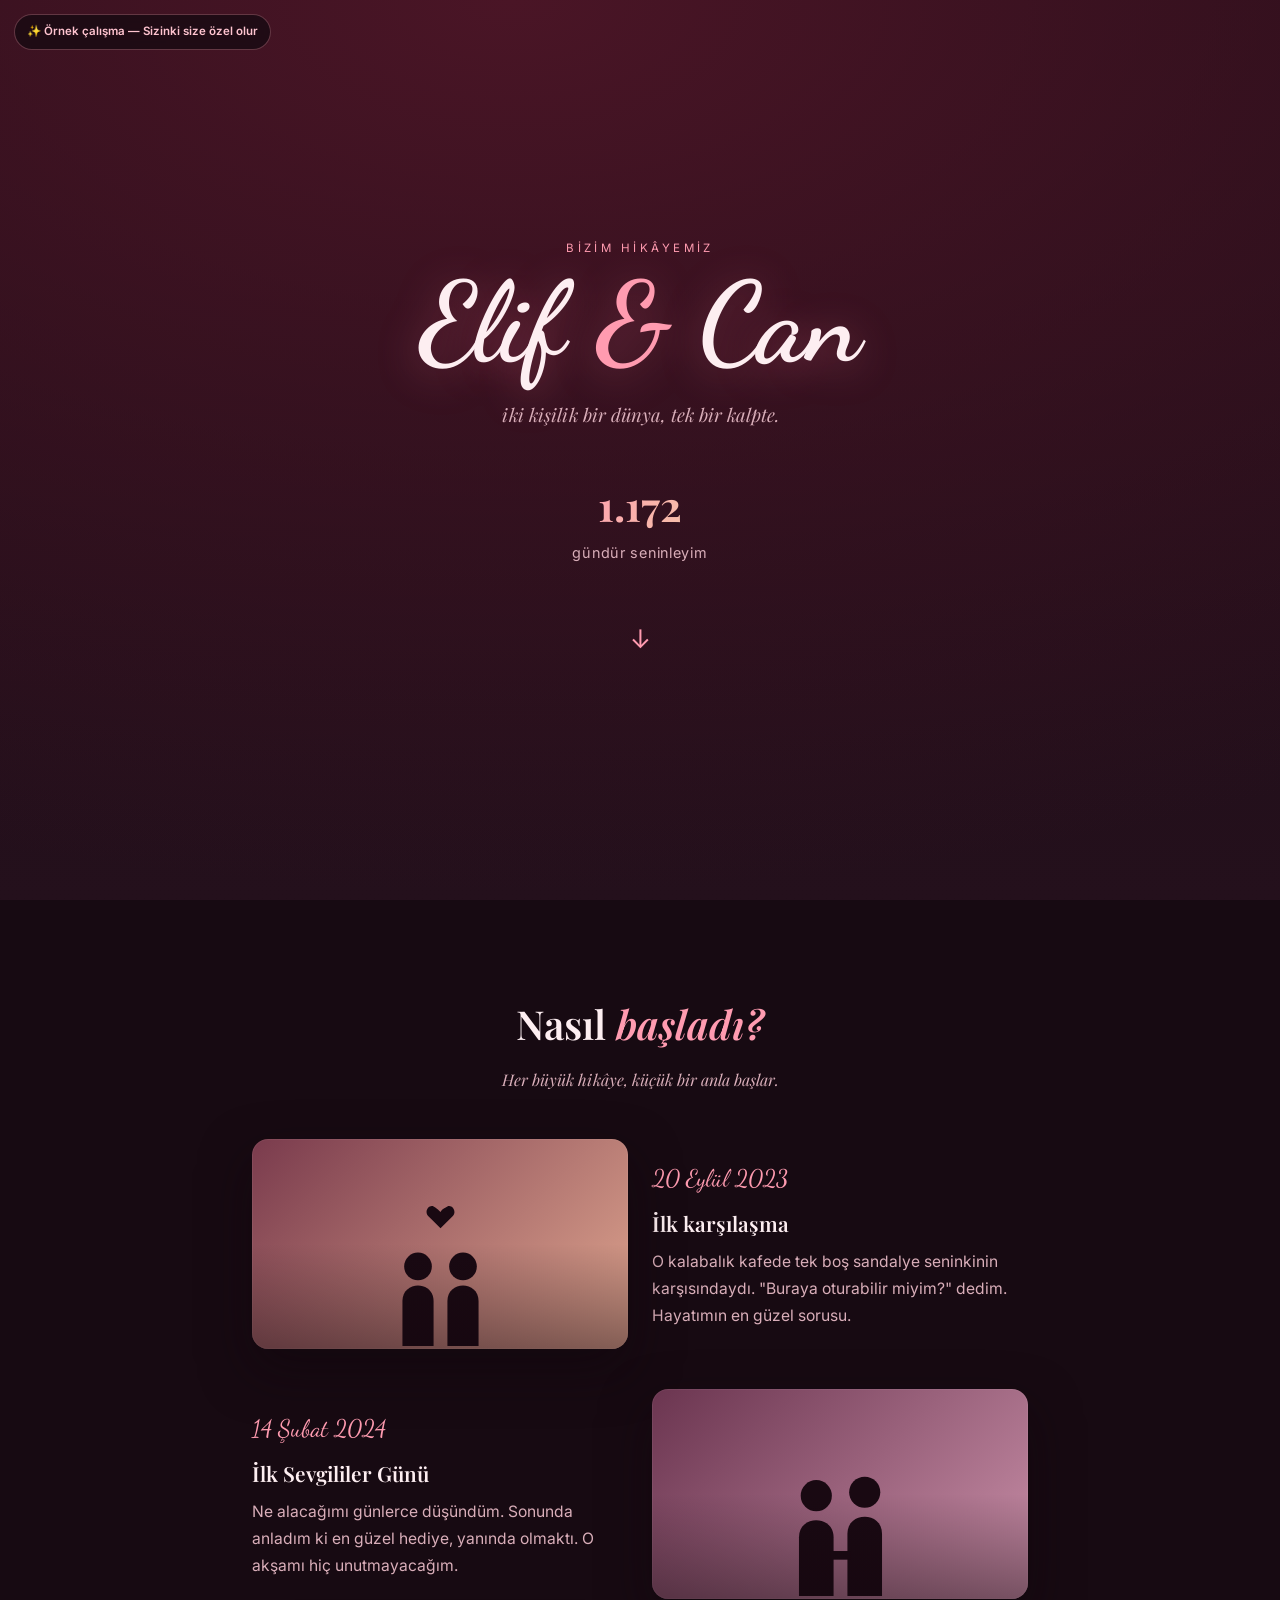
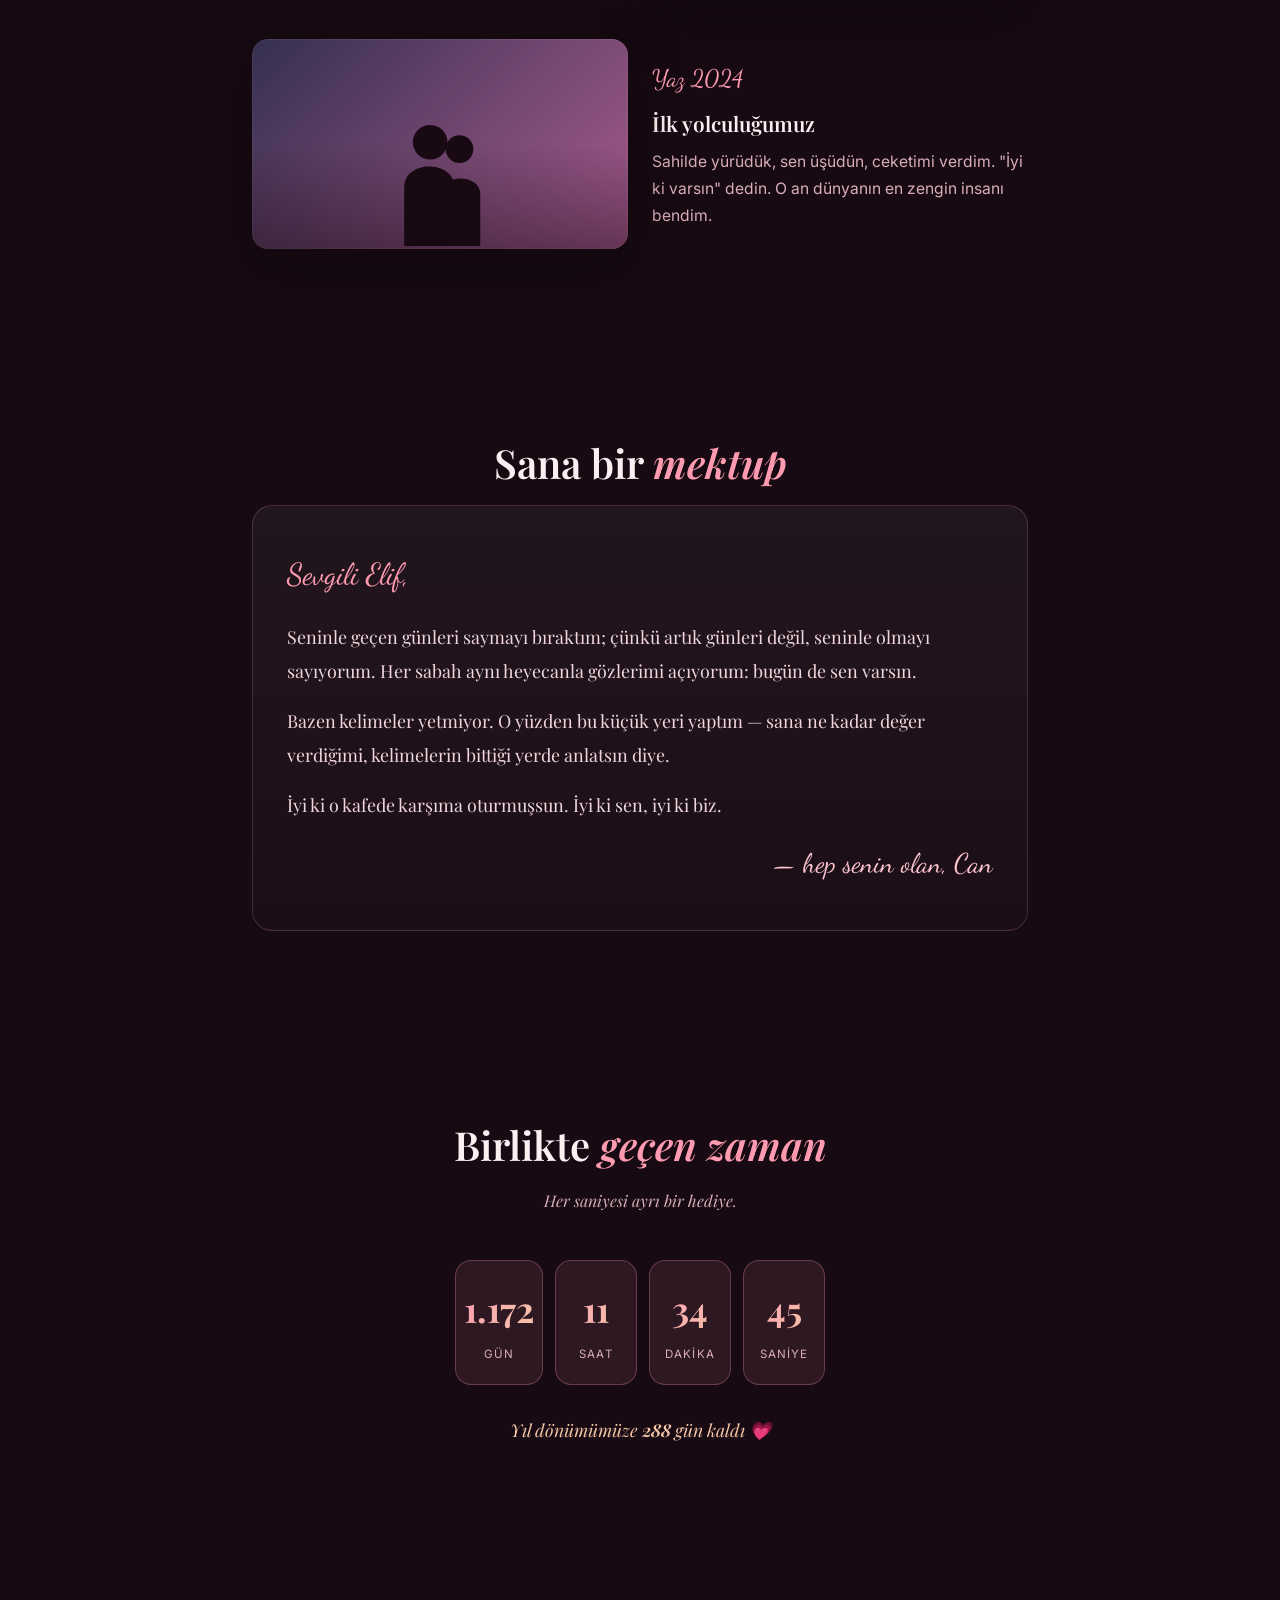
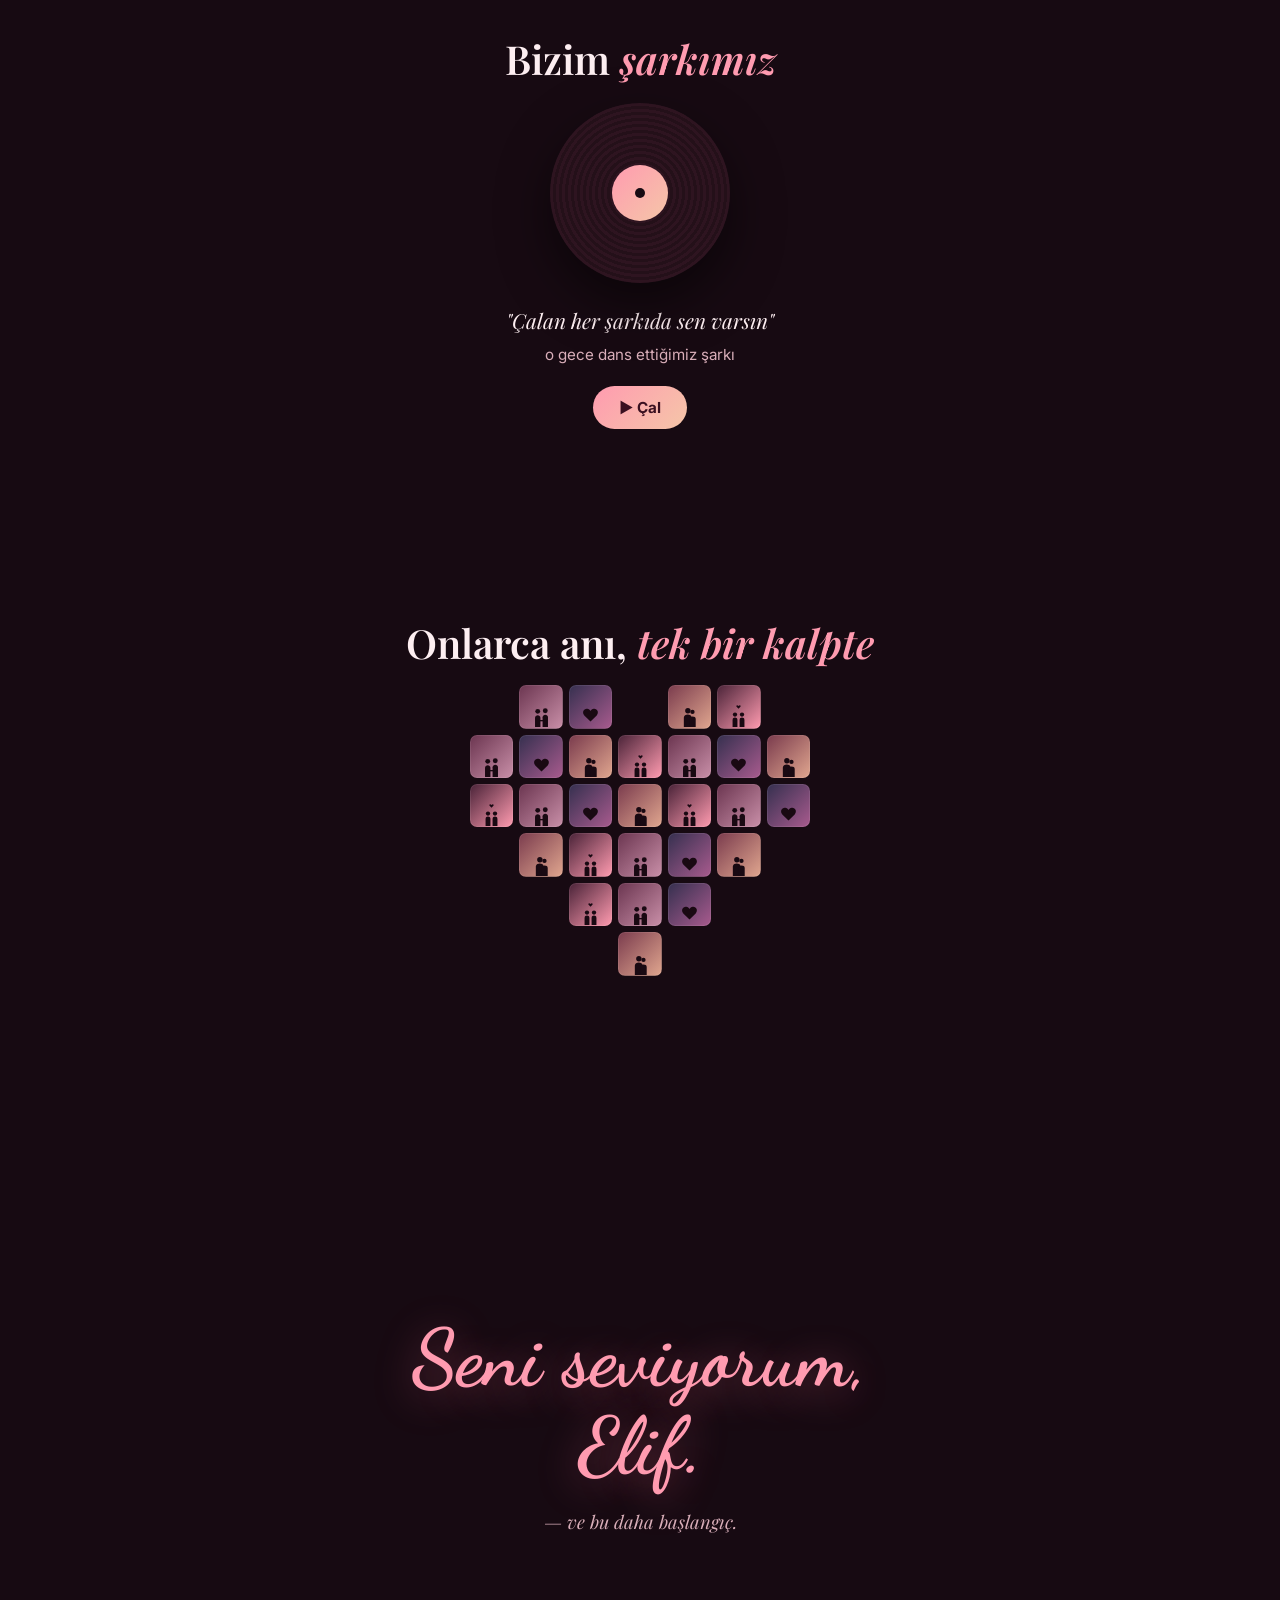
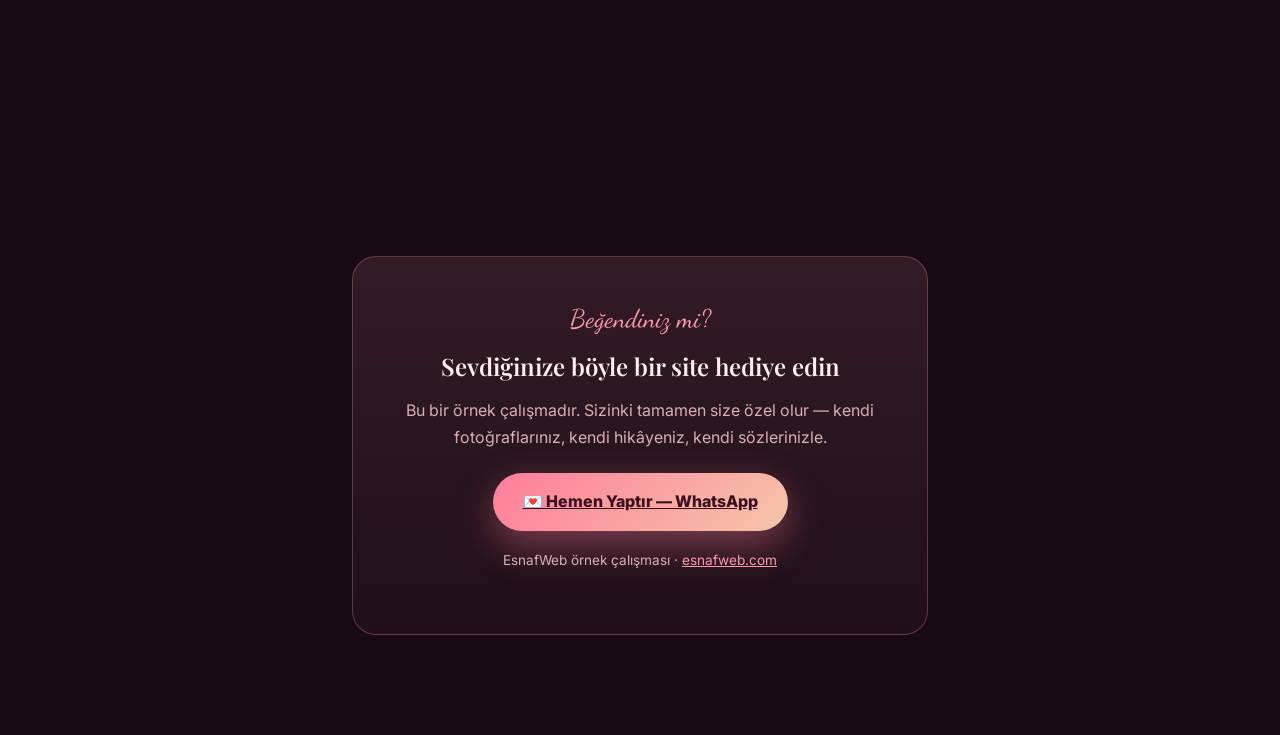
==== demo/sevgiliye-ozel/index.html @ f58619f6 "Demo: Sevgiliye ozel hediye sitesi ornek calismasi Reklam + satis icin tiklanabilir demo romantik an" ====
<!DOCTYPE html>
<html lang="tr">
<head>
<meta charset="UTF-8">
<meta name="viewport" content="width=device-width, initial-scale=1.0">
<meta name="robots" content="noindex">
<title>Elif & Can — Hikâyemiz 💗</title>
<meta name="description" content="Sadece ikimize ait, kalıcı bir yer. EsnafWeb örnek çalışması.">
<link rel="preconnect" href="https://fonts.googleapis.com">
<link rel="preconnect" href="https://fonts.gstatic.com" crossorigin>
<link href="https://fonts.googleapis.com/css2?family=Playfair+Display:ital,wght@0,500;0,600;0,700;1,500;1,600&family=Dancing+Script:wght@600;700&family=Inter:wght@400;500&display=swap" rel="stylesheet">
<style>
  :root {
    --rose: #ff9bb0;
    --rose-soft: #ffc4d0;
    --gold: #f5c6a8;
    --cream: #fdeef1;
    --muted: #d9aeb9;
    --serif: 'Playfair Display', Georgia, serif;
    --script: 'Dancing Script', cursive;
    --body: 'Inter', -apple-system, sans-serif;
  }
  * { margin: 0; padding: 0; box-sizing: border-box; }
  html { scroll-behavior: smooth; }
  body {
    font-family: var(--body); color: var(--cream);
    background: #170a12; line-height: 1.7; overflow-x: hidden;
    -webkit-font-smoothing: antialiased;
  }
  .bg {
    position: fixed; inset: 0; z-index: -2;
    background:
      radial-gradient(120% 90% at 20% 0%, #4a1526 0%, transparent 55%),
      radial-gradient(110% 90% at 90% 100%, #3a1f2e 0%, transparent 55%),
      linear-gradient(180deg, #1c0b15 0%, #24101c 50%, #180a12 100%);
    background-size: 200% 200%;
    animation: bgShift 22s ease-in-out infinite;
  }
  @keyframes bgShift { 0%,100%{background-position:0% 0%} 50%{background-position:100% 100%} }

  /* uçuşan kalpler */
  .hearts { position: fixed; inset: 0; z-index: -1; pointer-events: none; overflow: hidden; }
  .hearts b {
    position: absolute; bottom: -40px; color: rgba(255,155,176,.28);
    font-size: 18px; animation: rise linear infinite;
  }
  @keyframes rise {
    0% { transform: translateY(0) scale(.8) rotate(0); opacity: 0; }
    12% { opacity: .55; }
    88% { opacity: .55; }
    100% { transform: translateY(-108vh) scale(1.25) rotate(30deg); opacity: 0; }
  }

  section { padding: 90px 22px; max-width: 820px; margin: 0 auto; }
  .reveal { opacity: 0; transform: translateY(30px); transition: opacity .9s ease, transform .9s ease; }
  .reveal.on { opacity: 1; transform: none; }

  /* HERO */
  .hero {
    min-height: 100vh; display: flex; flex-direction: column;
    align-items: center; justify-content: center; text-align: center; gap: 6px;
    max-width: none; padding: 40px 22px;
  }
  .hero .kick { font-family: var(--body); letter-spacing: .3em; text-transform: uppercase; font-size: .72rem; color: var(--rose); opacity: 0; animation: fadeUp 1s ease .3s forwards; }
  .hero h1 {
    font-family: var(--script); font-weight: 700;
    font-size: clamp(3.4rem, 15vw, 7rem); line-height: 1.05; color: var(--cream);
    text-shadow: 0 6px 40px rgba(255,120,150,.35);
    opacity: 0; animation: fadeUp 1.1s ease .6s forwards;
  }
  .hero .amp { color: var(--rose); display: inline-block; animation: beat 2.4s ease-in-out 2s infinite; }
  .hero .tag { font-family: var(--serif); font-style: italic; font-size: 1.15rem; color: var(--muted); margin-top: 10px; opacity: 0; animation: fadeUp 1.1s ease 1s forwards; }
  .hero .since { margin-top: 34px; opacity: 0; animation: fadeUp 1.1s ease 1.3s forwards; }
  .hero .since .n { font-family: var(--serif); font-weight: 700; font-size: 2.6rem;
    background: linear-gradient(120deg, var(--rose), var(--gold)); -webkit-background-clip: text; background-clip: text; color: transparent; }
  .hero .since .l { font-size: .9rem; color: var(--muted); letter-spacing: .05em; }
  .scrolldown { margin-top: 46px; color: var(--rose); font-size: 1.6rem; animation: bob 1.8s ease-in-out infinite; opacity: 0; animation: fadeUp 1s ease 1.7s forwards, bob 1.8s ease-in-out 2s infinite; }
  @keyframes fadeUp { from{opacity:0;transform:translateY(24px)} to{opacity:1;transform:none} }
  @keyframes bob { 0%,100%{transform:translateY(0)} 50%{transform:translateY(8px)} }
  @keyframes beat { 0%,100%{transform:scale(1)} 14%{transform:scale(1.18)} 28%{transform:scale(1)} 42%{transform:scale(1.12)} 56%{transform:scale(1)} }

  .sec-title { font-family: var(--serif); font-weight: 600; font-size: clamp(1.7rem, 5vw, 2.5rem); text-align: center; margin-bottom: 8px; }
  .sec-title em { font-style: italic; color: var(--rose); }
  .sec-sub { text-align: center; color: var(--muted); font-style: italic; font-family: var(--serif); margin-bottom: 46px; }

  /* FOTOĞRAF (silüet + gradient) */
  .photo { border-radius: 16px; position: relative; overflow: hidden; box-shadow: 0 20px 50px rgba(15,5,12,.5), inset 0 0 0 1px rgba(255,255,255,.06);
    background-repeat: no-repeat; background-position: center 92%, center; background-size: 46%, cover; }
  .photo::after { content:""; position:absolute; inset:0; background: linear-gradient(180deg, transparent 50%, rgba(20,6,14,.45)); }
  .p1 { background-image: url("data:image/svg+xml,%3Csvg xmlns='http://www.w3.org/2000/svg' viewBox='0 0 100 100'%3E%3Cg fill='%23190912'%3E%3Ccircle cx='36' cy='42' r='9'/%3E%3Cpath d='M26,100V66c0-13,20-13,20,0v34z'/%3E%3Ccircle cx='64' cy='40' r='9'/%3E%3Cpath d='M54,100V64c0-13,20-13,20,0v36z'/%3E%3Crect x='44' y='74' width='12' height='5'/%3E%3C/g%3E%3C/svg%3E"), linear-gradient(135deg, #6b3550, #c98fa8); }
  .p2 { background-image: url("data:image/svg+xml,%3Csvg xmlns='http://www.w3.org/2000/svg' viewBox='0 0 100 100'%3E%3Cg fill='%23190912'%3E%3Ccircle cx='44' cy='40' r='10'/%3E%3Ccircle cx='61' cy='44' r='8'/%3E%3Cpath d='M29,100V66c0-16,29-16,29,0v34z'/%3E%3Cpath d='M50,100V70c0-12,23-12,23,0v30z'/%3E%3C/g%3E%3C/svg%3E"), linear-gradient(135deg, #35304f, #a85b8e); }
  .p3 { background-image: url("data:image/svg+xml,%3Csvg xmlns='http://www.w3.org/2000/svg' viewBox='0 0 100 100'%3E%3Cg fill='%23190912'%3E%3Cpath d='M50,32,43,25c-3-3,1-8,4-5,1,.7,2,1.7,3,2.6,.5-.9,1.4-1.9,3-2.6,3-3,7,2,4,5z'/%3E%3Ccircle cx='37' cy='54' r='8'/%3E%3Cpath d='M28,100V74c0-12,18-12,18,0v26z'/%3E%3Ccircle cx='63' cy='54' r='8'/%3E%3Cpath d='M54,100V74c0-12,18-12,18,0v26z'/%3E%3C/g%3E%3C/svg%3E"), linear-gradient(135deg, #7a3b4d, #e0a68f); }
  .p4 { background-image: url("data:image/svg+xml,%3Csvg xmlns='http://www.w3.org/2000/svg' viewBox='0 0 100 100'%3E%3Cpath fill='%23190912' d='M50,80,27,57C17,46,25,29,41,33c5,1.3,8,5,9,8,1-3,4-6.7,9-8,16-4,24,13,14,24z'/%3E%3C/svg%3E"), linear-gradient(135deg, #4a2338, #ff9bb0); }

  /* ZAMAN TÜNELİ */
  .timeline { display: flex; flex-direction: column; gap: 40px; }
  .memory { display: grid; grid-template-columns: 1fr 1fr; gap: 24px; align-items: center; }
  .memory:nth-child(even) .m-photo { order: 2; }
  .m-photo { height: 210px; }
  .m-date { font-family: var(--script); font-size: 1.5rem; color: var(--rose); margin-bottom: 6px; }
  .m-text h3 { font-family: var(--serif); font-weight: 600; font-size: 1.3rem; margin-bottom: 8px; }
  .m-text p { color: var(--muted); font-size: .98rem; }

  /* MEKTUP */
  .letter { background: linear-gradient(180deg, rgba(255,255,255,.05), rgba(255,255,255,.02));
    border: 1px solid rgba(255,155,176,.2); border-radius: 20px; padding: 40px 34px;
    font-family: var(--serif); font-size: 1.12rem; line-height: 1.9; color: #f2d6dd; }
  .letter .hi { font-family: var(--script); font-size: 1.9rem; color: var(--rose); margin-bottom: 16px; }
  .letter p { margin-bottom: 16px; }
  .letter .sign { text-align: right; font-family: var(--script); font-size: 1.7rem; color: var(--rose-soft); margin-top: 10px; }

  /* SAYAÇ */
  .counter-wrap { text-align: center; }
  .counter { display: flex; justify-content: center; gap: 12px; flex-wrap: wrap; margin-top: 8px; }
  .cbox { background: rgba(255,155,176,.1); border: 1px solid rgba(255,155,176,.28); border-radius: 16px; padding: 18px 8px; min-width: 82px; }
  .cbox b { display: block; font-family: var(--serif); font-weight: 700; font-size: 2.2rem;
    background: linear-gradient(120deg, var(--rose), var(--gold)); -webkit-background-clip: text; background-clip: text; color: transparent; }
  .cbox span { font-size: .72rem; letter-spacing: .1em; text-transform: uppercase; color: var(--muted); }
  .next-anniv { margin-top: 30px; font-family: var(--serif); font-style: italic; color: var(--gold); font-size: 1.1rem; }

  /* ŞARKI */
  .song { text-align: center; }
  .vinyl { width: 180px; height: 180px; border-radius: 50%; margin: 10px auto 20px; position: relative;
    background: repeating-radial-gradient(circle at center, #241019 0 3px, #2e1420 3px 6px);
    box-shadow: 0 20px 50px rgba(0,0,0,.5); animation: spin 6s linear infinite; animation-play-state: paused; }
  .vinyl.playing { animation-play-state: running; }
  .vinyl::before { content:""; position:absolute; inset:0; margin:auto; width:56px; height:56px; border-radius:50%;
    background: linear-gradient(135deg, var(--rose), var(--gold)); }
  .vinyl::after { content:""; position:absolute; inset:0; margin:auto; width:10px; height:10px; border-radius:50%; background:#170a12; }
  @keyframes spin { to { transform: rotate(360deg); } }
  .song-title { font-family: var(--serif); font-style: italic; font-size: 1.3rem; color: var(--cream); }
  .song-sub { color: var(--muted); font-size: .95rem; margin-top: 4px; }
  .play-btn { margin-top: 18px; background: linear-gradient(135deg, var(--rose), var(--gold)); color: #3a1020;
    border: none; border-radius: 999px; padding: 12px 26px; font-weight: 700; font-family: var(--body); cursor: pointer; font-size: .95rem; }

  /* KALP KOLAJI */
  .heart { display: grid; grid-template-columns: repeat(7, 1fr); gap: 6px; max-width: 340px; margin: 0 auto; }
  .heart i { aspect-ratio: 1; visibility: hidden; }
  .heart .h { aspect-ratio: 1; border-radius: 7px; box-shadow: inset 0 0 0 1px rgba(255,255,255,.08);
    background-repeat: no-repeat; background-position: center 92%, center; background-size: 62%, cover;
    opacity: 0; transform: scale(.3); transition: opacity .5s ease, transform .6s cubic-bezier(.34,1.56,.64,1); }
  .heart.on .h { opacity: 1; transform: none; }
  .heart .h:nth-of-type(4n+1){ background-image: url("data:image/svg+xml,%3Csvg xmlns='http://www.w3.org/2000/svg' viewBox='0 0 100 100'%3E%3Cg fill='%23190912'%3E%3Ccircle cx='36' cy='42' r='9'/%3E%3Cpath d='M26,100V66c0-13,20-13,20,0v34z'/%3E%3Ccircle cx='64' cy='40' r='9'/%3E%3Cpath d='M54,100V64c0-13,20-13,20,0v36z'/%3E%3Crect x='44' y='74' width='12' height='5'/%3E%3C/g%3E%3C/svg%3E"), linear-gradient(135deg,#6b3550,#c98fa8); }
  .heart .h:nth-of-type(4n+2){ background-image: url("data:image/svg+xml,%3Csvg xmlns='http://www.w3.org/2000/svg' viewBox='0 0 100 100'%3E%3Cpath fill='%23190912' d='M50,80,27,57C17,46,25,29,41,33c5,1.3,8,5,9,8,1-3,4-6.7,9-8,16-4,24,13,14,24z'/%3E%3C/svg%3E"), linear-gradient(135deg,#35304f,#a85b8e); }
  .heart .h:nth-of-type(4n+3){ background-image: url("data:image/svg+xml,%3Csvg xmlns='http://www.w3.org/2000/svg' viewBox='0 0 100 100'%3E%3Cg fill='%23190912'%3E%3Ccircle cx='44' cy='40' r='10'/%3E%3Ccircle cx='61' cy='44' r='8'/%3E%3Cpath d='M29,100V66c0-16,29-16,29,0v34z'/%3E%3Cpath d='M50,100V70c0-12,23-12,23,0v30z'/%3E%3C/g%3E%3C/svg%3E"), linear-gradient(135deg,#7a3b4d,#e0a68f); }
  .heart .h:nth-of-type(4n+4){ background-image: url("data:image/svg+xml,%3Csvg xmlns='http://www.w3.org/2000/svg' viewBox='0 0 100 100'%3E%3Cg fill='%23190912'%3E%3Cpath d='M50,32,43,25c-3-3,1-8,4-5,1,.7,2,1.7,3,2.6,.5-.9,1.4-1.9,3-2.6,3-3,7,2,4,5z'/%3E%3Ccircle cx='37' cy='54' r='8'/%3E%3Cpath d='M28,100V74c0-12,18-12,18,0v26z'/%3E%3Ccircle cx='63' cy='54' r='8'/%3E%3Cpath d='M54,100V74c0-12,18-12,18,0v26z'/%3E%3C/g%3E%3C/svg%3E"), linear-gradient(135deg,#4a2338,#ff9bb0); }

  /* KAPANIŞ */
  .closing { text-align: center; min-height: 80vh; display: flex; flex-direction: column; justify-content: center; align-items: center; }
  .closing h2 { font-family: var(--script); font-weight: 700; font-size: clamp(2.6rem, 12vw, 5rem); color: var(--rose);
    text-shadow: 0 6px 40px rgba(255,120,150,.4); line-height: 1.1; }
  .closing p { font-family: var(--serif); font-style: italic; color: var(--muted); margin-top: 16px; font-size: 1.15rem; }

  /* DEMO ROZETİ + CTA */
  .demo-badge { position: fixed; top: 14px; left: 14px; z-index: 20;
    background: rgba(23,10,18,.8); backdrop-filter: blur(8px); border: 1px solid rgba(255,155,176,.3);
    color: var(--rose-soft); font-size: .72rem; font-weight: 600; padding: 7px 12px; border-radius: 999px; }
  .cta { text-align: center; padding: 70px 22px 100px; max-width: 620px; margin: 0 auto; }
  .cta-card { background: linear-gradient(180deg, rgba(255,155,176,.12), rgba(255,155,176,.04));
    border: 1px solid rgba(255,155,176,.28); border-radius: 24px; padding: 40px 28px; }
  .cta-card .k { font-family: var(--script); font-size: 1.6rem; color: var(--rose); }
  .cta-card h3 { font-family: var(--serif); font-weight: 600; font-size: 1.5rem; margin: 6px 0 10px; }
  .cta-card p { color: var(--muted); margin-bottom: 22px; }
  .cta-btn { display: inline-block; background: linear-gradient(135deg, #ff7d9b, #f5c6a8); color: #3a1020;
    font-weight: 800; padding: 15px 30px; border-radius: 999px; box-shadow: 0 14px 38px rgba(255,125,155,.4); }
  .cta-foot { margin-top: 18px; font-size: .85rem; color: var(--muted); }
  .cta-foot a { color: var(--rose); }

  @media (max-width: 600px) {
    .memory { grid-template-columns: 1fr; gap: 12px; }
    .memory:nth-child(even) .m-photo { order: 0; }
    .m-photo { height: 190px; }
    .letter { padding: 30px 22px; font-size: 1.05rem; }
  }
</style>
</head>
<body>
  <div class="bg"></div>
  <div class="hearts" id="hearts" aria-hidden="true"></div>
  <div class="demo-badge">✨ Örnek çalışma — Sizinki size özel olur</div>

  <!-- HERO -->
  <header class="hero">
    <p class="kick">bizim hikâyemiz</p>
    <h1>Elif <span class="amp">&amp;</span> Can</h1>
    <p class="tag">iki kişilik bir dünya, tek bir kalpte.</p>
    <div class="since">
      <div class="n" id="sinceDays">—</div>
      <div class="l">gündür seninleyim</div>
    </div>
    <div class="scrolldown">↓</div>
  </header>

  <!-- ZAMAN TÜNELİ -->
  <section>
    <h2 class="sec-title reveal">Nasıl <em>başladı?</em></h2>
    <p class="sec-sub reveal">Her büyük hikâye, küçük bir anla başlar.</p>
    <div class="timeline">
      <div class="memory reveal">
        <div class="photo p3 m-photo"></div>
        <div class="m-text">
          <div class="m-date">20 Eylül 2023</div>
          <h3>İlk karşılaşma</h3>
          <p>O kalabalık kafede tek boş sandalye seninkinin karşısındaydı. "Buraya oturabilir miyim?" dedim. Hayatımın en güzel sorusu.</p>
        </div>
      </div>
      <div class="memory reveal">
        <div class="photo p1 m-photo"></div>
        <div class="m-text">
          <div class="m-date">14 Şubat 2024</div>
          <h3>İlk Sevgililer Günü</h3>
          <p>Ne alacağımı günlerce düşündüm. Sonunda anladım ki en güzel hediye, yanında olmaktı. O akşamı hiç unutmayacağım.</p>
        </div>
      </div>
      <div class="memory reveal">
        <div class="photo p2 m-photo"></div>
        <div class="m-text">
          <div class="m-date">Yaz 2024</div>
          <h3>İlk yolculuğumuz</h3>
          <p>Sahilde yürüdük, sen üşüdün, ceketimi verdim. "İyi ki varsın" dedin. O an dünyanın en zengin insanı bendim.</p>
        </div>
      </div>
    </div>
  </section>

  <!-- MEKTUP -->
  <section>
    <h2 class="sec-title reveal">Sana bir <em>mektup</em></h2>
    <div class="letter reveal">
      <div class="hi">Sevgili Elif,</div>
      <p>Seninle geçen günleri saymayı bıraktım; çünkü artık günleri değil, seninle olmayı sayıyorum. Her sabah aynı heyecanla gözlerimi açıyorum: bugün de sen varsın.</p>
      <p>Bazen kelimeler yetmiyor. O yüzden bu küçük yeri yaptım — sana ne kadar değer verdiğimi, kelimelerin bittiği yerde anlatsın diye.</p>
      <p>İyi ki o kafede karşıma oturmuşsun. İyi ki sen, iyi ki biz.</p>
      <div class="sign">— hep senin olan, Can</div>
    </div>
  </section>

  <!-- SAYAÇ -->
  <section class="counter-wrap">
    <h2 class="sec-title reveal">Birlikte <em>geçen zaman</em></h2>
    <p class="sec-sub reveal">Her saniyesi ayrı bir hediye.</p>
    <div class="counter reveal">
      <div class="cbox"><b id="cD">0</b><span>gün</span></div>
      <div class="cbox"><b id="cH">0</b><span>saat</span></div>
      <div class="cbox"><b id="cM">0</b><span>dakika</span></div>
      <div class="cbox"><b id="cS">0</b><span>saniye</span></div>
    </div>
    <p class="next-anniv reveal">Yıl dönümümüze <b id="anniv">—</b> gün kaldı 💗</p>
  </section>

  <!-- ŞARKI -->
  <section class="song">
    <h2 class="sec-title reveal">Bizim <em>şarkımız</em></h2>
    <div class="reveal">
      <div class="vinyl" id="vinyl"></div>
      <div class="song-title">"Çalan her şarkıda sen varsın"</div>
      <div class="song-sub">o gece dans ettiğimiz şarkı</div>
      <button class="play-btn" id="playBtn">▶ Çal</button>
    </div>
  </section>

  <!-- KALP KOLAJI -->
  <section>
    <h2 class="sec-title reveal">Onlarca anı, <em>tek bir kalpte</em></h2>
    <div class="heart" id="heart">
      <i></i><span class="h"></span><span class="h"></span><i></i><span class="h"></span><span class="h"></span><i></i>
      <span class="h"></span><span class="h"></span><span class="h"></span><span class="h"></span><span class="h"></span><span class="h"></span><span class="h"></span>
      <span class="h"></span><span class="h"></span><span class="h"></span><span class="h"></span><span class="h"></span><span class="h"></span><span class="h"></span>
      <i></i><span class="h"></span><span class="h"></span><span class="h"></span><span class="h"></span><span class="h"></span><i></i>
      <i></i><i></i><span class="h"></span><span class="h"></span><span class="h"></span><i></i><i></i>
      <i></i><i></i><i></i><span class="h"></span><i></i><i></i><i></i>
    </div>
  </section>

  <!-- KAPANIŞ -->
  <section class="closing">
    <h2 class="reveal">Seni seviyorum,<br>Elif.</h2>
    <p class="reveal">— ve bu daha başlangıç.</p>
  </section>

  <!-- CTA (demo → lead) -->
  <div class="cta">
    <div class="cta-card">
      <div class="k">Beğendiniz mi?</div>
      <h3>Sevdiğinize böyle bir site hediye edin</h3>
      <p>Bu bir örnek çalışmadır. Sizinki tamamen size özel olur — kendi fotoğraflarınız, kendi hikâyeniz, kendi sözlerinizle.</p>
      <a class="cta-btn" id="waBtn" target="_blank" rel="noopener">💌 Hemen Yaptır — WhatsApp</a>
      <p class="cta-foot">EsnafWeb örnek çalışması · <a href="https://esnafweb.com" target="_blank" rel="noopener">esnafweb.com</a></p>
    </div>
  </div>

<script>
  /* uçuşan kalpler */
  (function () {
    const box = document.getElementById('hearts');
    const N = 14;
    for (let i = 0; i < N; i++) {
      const b = document.createElement('b');
      b.textContent = '♥';
      b.style.left = Math.random() * 100 + '%';
      b.style.fontSize = (12 + Math.random() * 16) + 'px';
      b.style.animationDuration = (12 + Math.random() * 12) + 's';
      b.style.animationDelay = (Math.random() * 12) + 's';
      box.appendChild(b);
    }
  })();

  /* scroll reveal */
  const io = new IntersectionObserver((es) => {
    es.forEach(e => { if (e.isIntersecting) { e.target.classList.add('on'); io.unobserve(e.target); } });
  }, { threshold: 0.15 });
  document.querySelectorAll('.reveal').forEach(el => io.observe(el));

  /* kalp kolajı sıralı beliriş */
  const heart = document.getElementById('heart');
  const hio = new IntersectionObserver((es) => {
    es.forEach(e => {
      if (e.isIntersecting) {
        heart.querySelectorAll('.h').forEach((t, i) => t.style.transitionDelay = (i * 0.04).toFixed(2) + 's');
        heart.classList.add('on'); hio.unobserve(heart);
      }
    });
  }, { threshold: 0.25 });
  hio.observe(heart);

  /* canlı sayaç */
  const START = new Date('2023-09-20T20:00:00');
  const pad = n => String(n).padStart(2, '0');
  function tick() {
    const now = new Date();
    const diff = now - START;
    const d = Math.floor(diff / 86400000);
    const h = Math.floor(diff / 3600000) % 24;
    const m = Math.floor(diff / 60000) % 60;
    const s = Math.floor(diff / 1000) % 60;
    document.getElementById('cD').textContent = d.toLocaleString('tr-TR');
    document.getElementById('cH').textContent = pad(h);
    document.getElementById('cM').textContent = pad(m);
    document.getElementById('cS').textContent = pad(s);
    document.getElementById('sinceDays').textContent = d.toLocaleString('tr-TR');
    // yıl dönümü geri sayım (her 20 Eylül)
    let next = new Date(now.getFullYear(), 8, 20);
    if (next < now) next = new Date(now.getFullYear() + 1, 8, 20);
    const days = Math.ceil((next - now) / 86400000);
    document.getElementById('anniv').textContent = days;
  }
  tick(); setInterval(tick, 1000);

  /* plak çal (dekoratif — telif gerektiren müzik yok) */
  const vinyl = document.getElementById('vinyl');
  const btn = document.getElementById('playBtn');
  btn.addEventListener('click', () => {
    const playing = vinyl.classList.toggle('playing');
    btn.textContent = playing ? '❚❚ Duraklat' : '▶ Çal';
  });

  /* WhatsApp CTA */
  const waMsg = encodeURIComponent('Merhaba! Sevgiliye özel hediye sitesi örneğini gördüm, benimkini yaptırmak istiyorum 💌');
  document.getElementById('waBtn').href = 'https://wa.me/905414748916?text=' + waMsg;
</script>
</body>
</html>
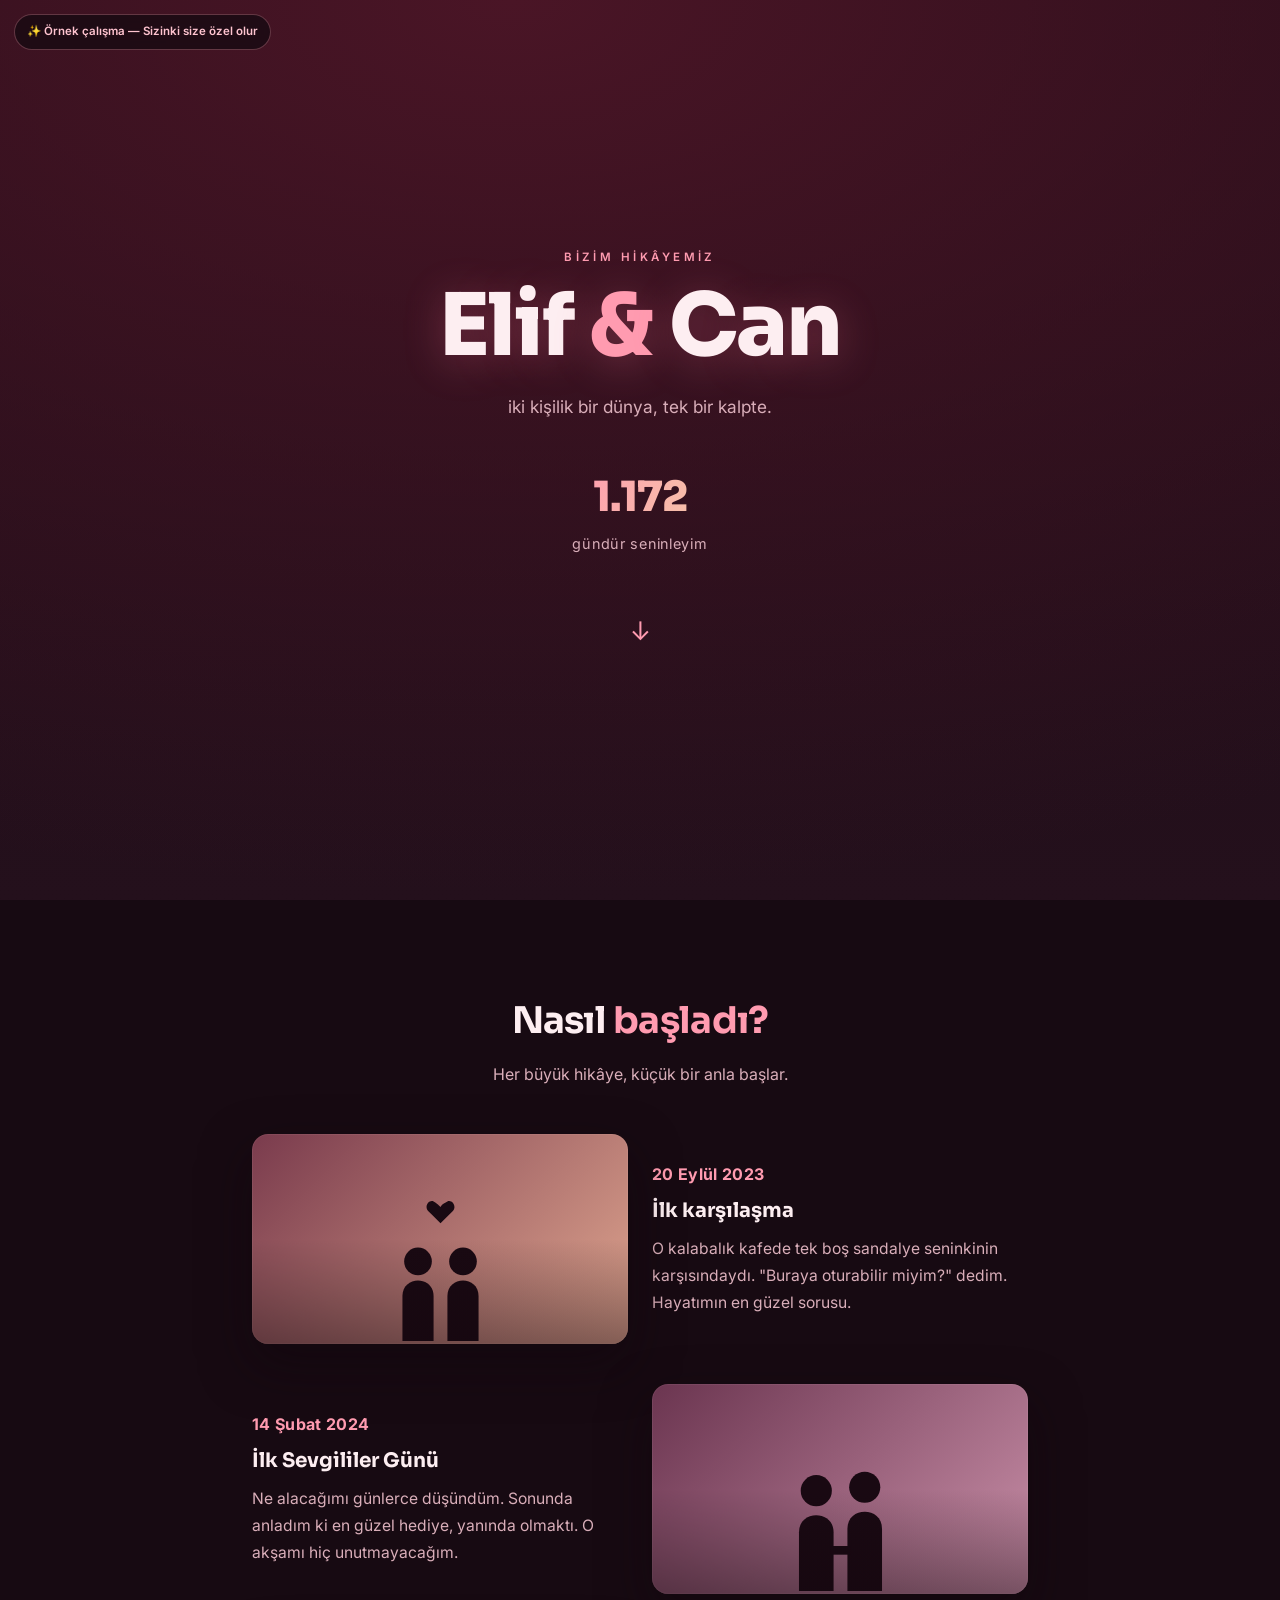
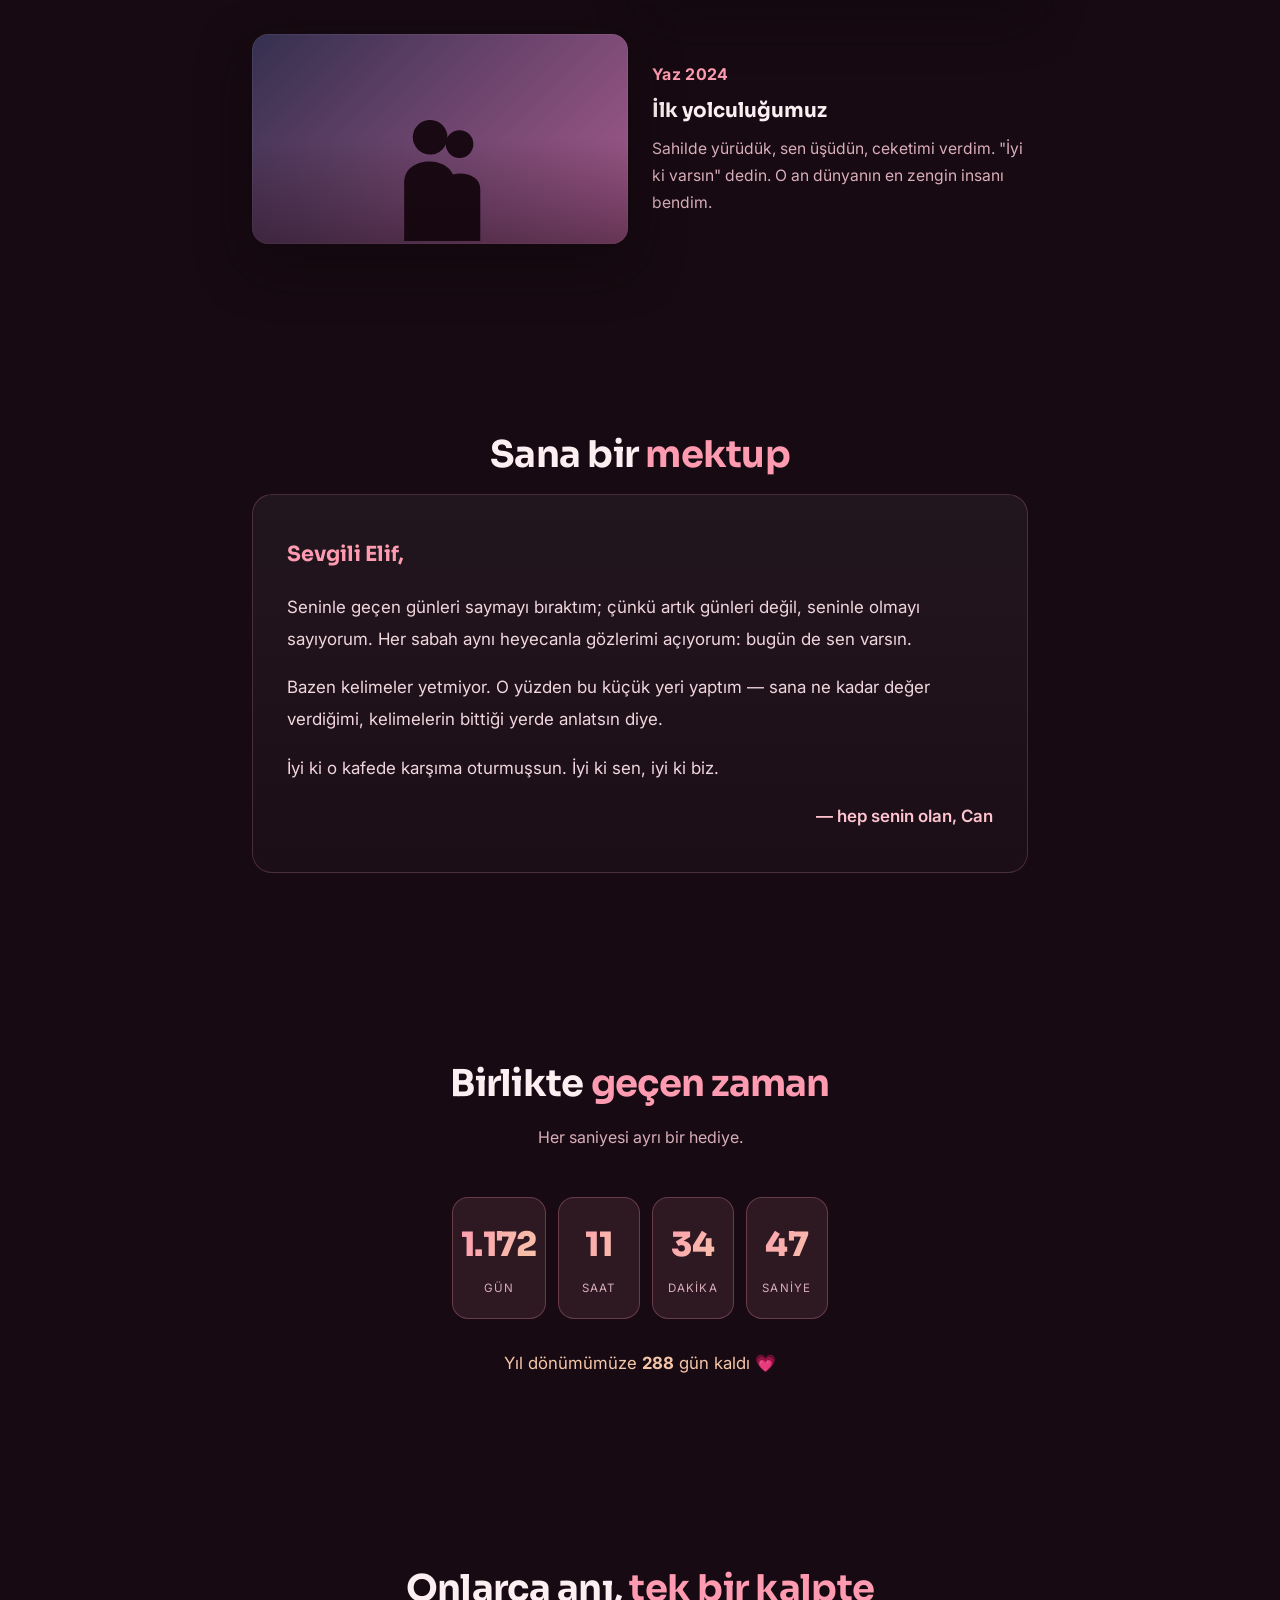
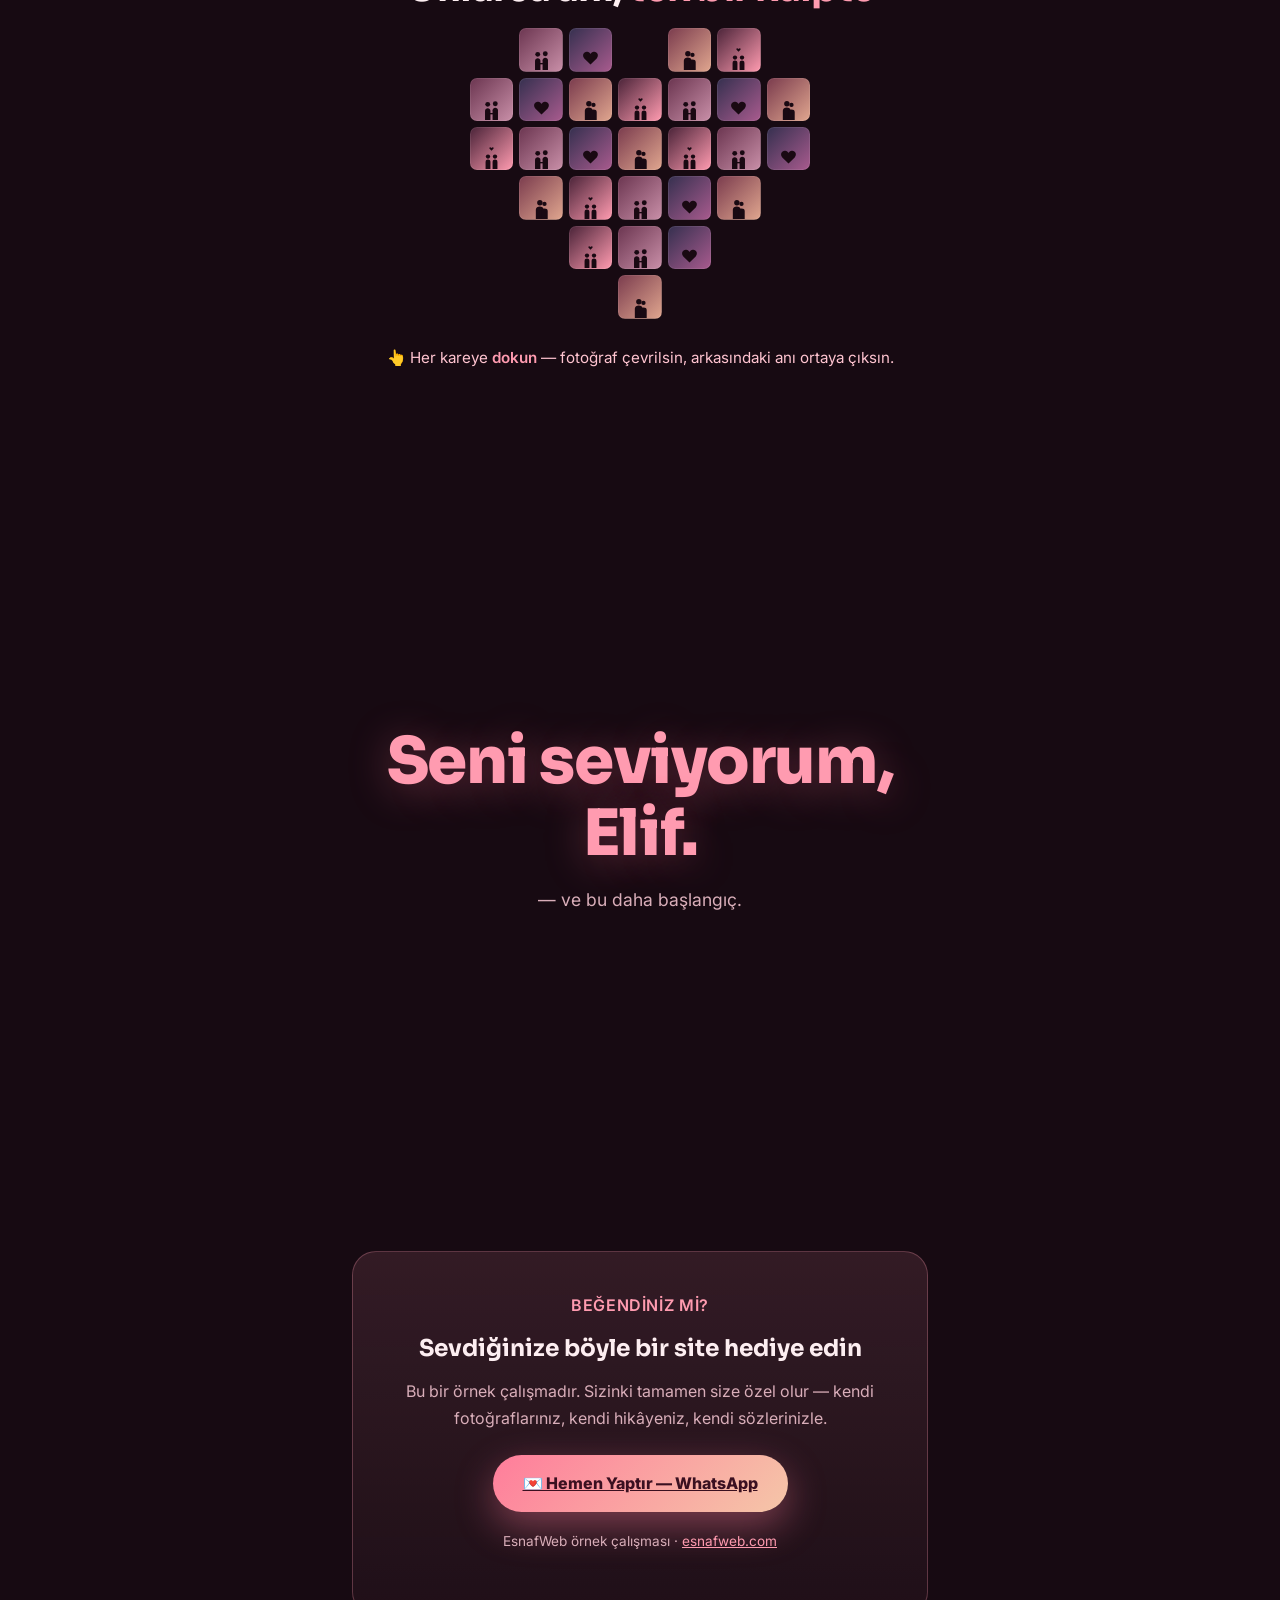
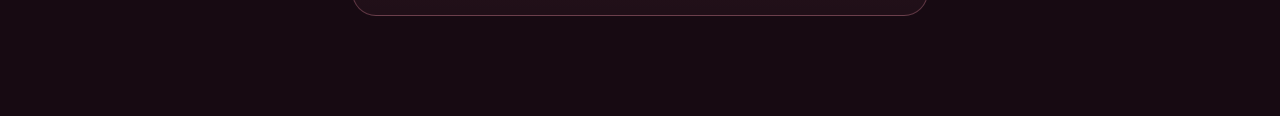
==== commit deb65021: "Demo guncelleme: muzik kaldirildi, font sadelestirildi, kalp flip - "Bizim sarkimiz" plak bolumu tam" ====
--- a/demo/sevgiliye-ozel/index.html
+++ b/demo/sevgiliye-ozel/index.html
@@ -8,7 +8,7 @@
 <meta name="description" content="Sadece ikimize ait, kalıcı bir yer. EsnafWeb örnek çalışması.">
 <link rel="preconnect" href="https://fonts.googleapis.com">
 <link rel="preconnect" href="https://fonts.gstatic.com" crossorigin>
-<link href="https://fonts.googleapis.com/css2?family=Playfair+Display:ital,wght@0,500;0,600;0,700;1,500;1,600&family=Dancing+Script:wght@600;700&family=Inter:wght@400;500&display=swap" rel="stylesheet">
+<link href="https://fonts.googleapis.com/css2?family=Sora:wght@600;700;800&family=Inter:wght@400;500;600;700&display=swap" rel="stylesheet">
 <style>
   :root {
     --rose: #ff9bb0;
@@ -16,8 +16,7 @@
     --gold: #f5c6a8;
     --cream: #fdeef1;
     --muted: #d9aeb9;
-    --serif: 'Playfair Display', Georgia, serif;
-    --script: 'Dancing Script', cursive;
+    --head: 'Sora', -apple-system, sans-serif;
     --body: 'Inter', -apple-system, sans-serif;
   }
   * { margin: 0; padding: 0; box-sizing: border-box; }
@@ -46,8 +45,8 @@
   }
   @keyframes rise {
     0% { transform: translateY(0) scale(.8) rotate(0); opacity: 0; }
-    12% { opacity: .55; }
-    88% { opacity: .55; }
+    12% { opacity: .5; }
+    88% { opacity: .5; }
     100% { transform: translateY(-108vh) scale(1.25) rotate(30deg); opacity: 0; }
   }
 
@@ -61,27 +60,27 @@
     align-items: center; justify-content: center; text-align: center; gap: 6px;
     max-width: none; padding: 40px 22px;
   }
-  .hero .kick { font-family: var(--body); letter-spacing: .3em; text-transform: uppercase; font-size: .72rem; color: var(--rose); opacity: 0; animation: fadeUp 1s ease .3s forwards; }
+  .hero .kick { letter-spacing: .3em; text-transform: uppercase; font-size: .72rem; font-weight: 600; color: var(--rose); opacity: 0; animation: fadeUp 1s ease .3s forwards; }
   .hero h1 {
-    font-family: var(--script); font-weight: 700;
-    font-size: clamp(3.4rem, 15vw, 7rem); line-height: 1.05; color: var(--cream);
-    text-shadow: 0 6px 40px rgba(255,120,150,.35);
-    opacity: 0; animation: fadeUp 1.1s ease .6s forwards;
+    font-family: var(--head); font-weight: 800; letter-spacing: -.02em;
+    font-size: clamp(2.8rem, 11vw, 5.4rem); line-height: 1.08; color: var(--cream);
+    text-shadow: 0 6px 40px rgba(255,120,150,.3);
+    opacity: 0; animation: fadeUp 1.1s ease .6s forwards; margin-top: 6px;
   }
   .hero .amp { color: var(--rose); display: inline-block; animation: beat 2.4s ease-in-out 2s infinite; }
-  .hero .tag { font-family: var(--serif); font-style: italic; font-size: 1.15rem; color: var(--muted); margin-top: 10px; opacity: 0; animation: fadeUp 1.1s ease 1s forwards; }
+  .hero .tag { font-size: 1.08rem; color: var(--muted); margin-top: 14px; opacity: 0; animation: fadeUp 1.1s ease 1s forwards; }
   .hero .since { margin-top: 34px; opacity: 0; animation: fadeUp 1.1s ease 1.3s forwards; }
-  .hero .since .n { font-family: var(--serif); font-weight: 700; font-size: 2.6rem;
+  .hero .since .n { font-family: var(--head); font-weight: 800; font-size: 2.6rem; letter-spacing: -.02em;
     background: linear-gradient(120deg, var(--rose), var(--gold)); -webkit-background-clip: text; background-clip: text; color: transparent; }
   .hero .since .l { font-size: .9rem; color: var(--muted); letter-spacing: .05em; }
-  .scrolldown { margin-top: 46px; color: var(--rose); font-size: 1.6rem; animation: bob 1.8s ease-in-out infinite; opacity: 0; animation: fadeUp 1s ease 1.7s forwards, bob 1.8s ease-in-out 2s infinite; }
+  .scrolldown { margin-top: 46px; color: var(--rose); font-size: 1.6rem; opacity: 0; animation: fadeUp 1s ease 1.7s forwards, bob 1.8s ease-in-out 2s infinite; }
   @keyframes fadeUp { from{opacity:0;transform:translateY(24px)} to{opacity:1;transform:none} }
   @keyframes bob { 0%,100%{transform:translateY(0)} 50%{transform:translateY(8px)} }
   @keyframes beat { 0%,100%{transform:scale(1)} 14%{transform:scale(1.18)} 28%{transform:scale(1)} 42%{transform:scale(1.12)} 56%{transform:scale(1)} }
 
-  .sec-title { font-family: var(--serif); font-weight: 600; font-size: clamp(1.7rem, 5vw, 2.5rem); text-align: center; margin-bottom: 8px; }
-  .sec-title em { font-style: italic; color: var(--rose); }
-  .sec-sub { text-align: center; color: var(--muted); font-style: italic; font-family: var(--serif); margin-bottom: 46px; }
+  .sec-title { font-family: var(--head); font-weight: 700; letter-spacing: -.02em; font-size: clamp(1.6rem, 4.6vw, 2.3rem); text-align: center; margin-bottom: 8px; }
+  .sec-title em { font-style: normal; color: var(--rose); }
+  .sec-sub { text-align: center; color: var(--muted); margin-bottom: 46px; }
 
   /* FOTOĞRAF (silüet + gradient) */
   .photo { border-radius: 16px; position: relative; overflow: hidden; box-shadow: 0 20px 50px rgba(15,5,12,.5), inset 0 0 0 1px rgba(255,255,255,.06);
@@ -90,66 +89,66 @@
   .p1 { background-image: url("data:image/svg+xml,%3Csvg xmlns='http://www.w3.org/2000/svg' viewBox='0 0 100 100'%3E%3Cg fill='%23190912'%3E%3Ccircle cx='36' cy='42' r='9'/%3E%3Cpath d='M26,100V66c0-13,20-13,20,0v34z'/%3E%3Ccircle cx='64' cy='40' r='9'/%3E%3Cpath d='M54,100V64c0-13,20-13,20,0v36z'/%3E%3Crect x='44' y='74' width='12' height='5'/%3E%3C/g%3E%3C/svg%3E"), linear-gradient(135deg, #6b3550, #c98fa8); }
   .p2 { background-image: url("data:image/svg+xml,%3Csvg xmlns='http://www.w3.org/2000/svg' viewBox='0 0 100 100'%3E%3Cg fill='%23190912'%3E%3Ccircle cx='44' cy='40' r='10'/%3E%3Ccircle cx='61' cy='44' r='8'/%3E%3Cpath d='M29,100V66c0-16,29-16,29,0v34z'/%3E%3Cpath d='M50,100V70c0-12,23-12,23,0v30z'/%3E%3C/g%3E%3C/svg%3E"), linear-gradient(135deg, #35304f, #a85b8e); }
   .p3 { background-image: url("data:image/svg+xml,%3Csvg xmlns='http://www.w3.org/2000/svg' viewBox='0 0 100 100'%3E%3Cg fill='%23190912'%3E%3Cpath d='M50,32,43,25c-3-3,1-8,4-5,1,.7,2,1.7,3,2.6,.5-.9,1.4-1.9,3-2.6,3-3,7,2,4,5z'/%3E%3Ccircle cx='37' cy='54' r='8'/%3E%3Cpath d='M28,100V74c0-12,18-12,18,0v26z'/%3E%3Ccircle cx='63' cy='54' r='8'/%3E%3Cpath d='M54,100V74c0-12,18-12,18,0v26z'/%3E%3C/g%3E%3C/svg%3E"), linear-gradient(135deg, #7a3b4d, #e0a68f); }
-  .p4 { background-image: url("data:image/svg+xml,%3Csvg xmlns='http://www.w3.org/2000/svg' viewBox='0 0 100 100'%3E%3Cpath fill='%23190912' d='M50,80,27,57C17,46,25,29,41,33c5,1.3,8,5,9,8,1-3,4-6.7,9-8,16-4,24,13,14,24z'/%3E%3C/svg%3E"), linear-gradient(135deg, #4a2338, #ff9bb0); }
 
   /* ZAMAN TÜNELİ */
   .timeline { display: flex; flex-direction: column; gap: 40px; }
   .memory { display: grid; grid-template-columns: 1fr 1fr; gap: 24px; align-items: center; }
   .memory:nth-child(even) .m-photo { order: 2; }
   .m-photo { height: 210px; }
-  .m-date { font-family: var(--script); font-size: 1.5rem; color: var(--rose); margin-bottom: 6px; }
-  .m-text h3 { font-family: var(--serif); font-weight: 600; font-size: 1.3rem; margin-bottom: 8px; }
+  .m-date { font-weight: 700; font-size: 1rem; color: var(--rose); margin-bottom: 6px; letter-spacing: .02em; }
+  .m-text h3 { font-family: var(--head); font-weight: 700; font-size: 1.25rem; margin-bottom: 8px; }
   .m-text p { color: var(--muted); font-size: .98rem; }
 
   /* MEKTUP */
   .letter { background: linear-gradient(180deg, rgba(255,255,255,.05), rgba(255,255,255,.02));
     border: 1px solid rgba(255,155,176,.2); border-radius: 20px; padding: 40px 34px;
-    font-family: var(--serif); font-size: 1.12rem; line-height: 1.9; color: #f2d6dd; }
-  .letter .hi { font-family: var(--script); font-size: 1.9rem; color: var(--rose); margin-bottom: 16px; }
+    font-size: 1.06rem; line-height: 1.9; color: #f2d6dd; }
+  .letter .hi { font-family: var(--head); font-weight: 700; font-size: 1.3rem; color: var(--rose); margin-bottom: 16px; }
   .letter p { margin-bottom: 16px; }
-  .letter .sign { text-align: right; font-family: var(--script); font-size: 1.7rem; color: var(--rose-soft); margin-top: 10px; }
+  .letter .sign { text-align: right; font-weight: 600; color: var(--rose-soft); margin-top: 10px; }
 
   /* SAYAÇ */
   .counter-wrap { text-align: center; }
   .counter { display: flex; justify-content: center; gap: 12px; flex-wrap: wrap; margin-top: 8px; }
   .cbox { background: rgba(255,155,176,.1); border: 1px solid rgba(255,155,176,.28); border-radius: 16px; padding: 18px 8px; min-width: 82px; }
-  .cbox b { display: block; font-family: var(--serif); font-weight: 700; font-size: 2.2rem;
+  .cbox b { display: block; font-family: var(--head); font-weight: 800; font-size: 2.1rem; letter-spacing: -.02em;
     background: linear-gradient(120deg, var(--rose), var(--gold)); -webkit-background-clip: text; background-clip: text; color: transparent; }
   .cbox span { font-size: .72rem; letter-spacing: .1em; text-transform: uppercase; color: var(--muted); }
-  .next-anniv { margin-top: 30px; font-family: var(--serif); font-style: italic; color: var(--gold); font-size: 1.1rem; }
-
-  /* ŞARKI */
-  .song { text-align: center; }
-  .vinyl { width: 180px; height: 180px; border-radius: 50%; margin: 10px auto 20px; position: relative;
-    background: repeating-radial-gradient(circle at center, #241019 0 3px, #2e1420 3px 6px);
-    box-shadow: 0 20px 50px rgba(0,0,0,.5); animation: spin 6s linear infinite; animation-play-state: paused; }
-  .vinyl.playing { animation-play-state: running; }
-  .vinyl::before { content:""; position:absolute; inset:0; margin:auto; width:56px; height:56px; border-radius:50%;
-    background: linear-gradient(135deg, var(--rose), var(--gold)); }
-  .vinyl::after { content:""; position:absolute; inset:0; margin:auto; width:10px; height:10px; border-radius:50%; background:#170a12; }
-  @keyframes spin { to { transform: rotate(360deg); } }
-  .song-title { font-family: var(--serif); font-style: italic; font-size: 1.3rem; color: var(--cream); }
-  .song-sub { color: var(--muted); font-size: .95rem; margin-top: 4px; }
-  .play-btn { margin-top: 18px; background: linear-gradient(135deg, var(--rose), var(--gold)); color: #3a1020;
-    border: none; border-radius: 999px; padding: 12px 26px; font-weight: 700; font-family: var(--body); cursor: pointer; font-size: .95rem; }
-
-  /* KALP KOLAJI */
+  .next-anniv { margin-top: 30px; color: var(--gold); font-size: 1.05rem; }
+
+  /* KALP KOLAJI + FLIP */
   .heart { display: grid; grid-template-columns: repeat(7, 1fr); gap: 6px; max-width: 340px; margin: 0 auto; }
   .heart i { aspect-ratio: 1; visibility: hidden; }
-  .heart .h { aspect-ratio: 1; border-radius: 7px; box-shadow: inset 0 0 0 1px rgba(255,255,255,.08);
+  .heart .h {
+    aspect-ratio: 1; position: relative; border-radius: 7px; perspective: 320px;
+    cursor: pointer; touch-action: manipulation;
+    opacity: 0; transform: scale(.3); transition: opacity .5s ease, transform .6s cubic-bezier(.34,1.56,.64,1);
+  }
+  .heart.on .h { opacity: 1; transform: none; }
+  .h-inner { position: absolute; inset: 0; transform-style: preserve-3d; transition: transform .55s ease; }
+  .h.flipped .h-inner { transform: rotateY(180deg); }
+  .h-face {
+    position: absolute; inset: 0; border-radius: 7px;
+    backface-visibility: hidden; -webkit-backface-visibility: hidden;
     background-repeat: no-repeat; background-position: center 92%, center; background-size: 62%, cover;
-    opacity: 0; transform: scale(.3); transition: opacity .5s ease, transform .6s cubic-bezier(.34,1.56,.64,1); }
-  .heart.on .h { opacity: 1; transform: none; }
-  .heart .h:nth-of-type(4n+1){ background-image: url("data:image/svg+xml,%3Csvg xmlns='http://www.w3.org/2000/svg' viewBox='0 0 100 100'%3E%3Cg fill='%23190912'%3E%3Ccircle cx='36' cy='42' r='9'/%3E%3Cpath d='M26,100V66c0-13,20-13,20,0v34z'/%3E%3Ccircle cx='64' cy='40' r='9'/%3E%3Cpath d='M54,100V64c0-13,20-13,20,0v36z'/%3E%3Crect x='44' y='74' width='12' height='5'/%3E%3C/g%3E%3C/svg%3E"), linear-gradient(135deg,#6b3550,#c98fa8); }
-  .heart .h:nth-of-type(4n+2){ background-image: url("data:image/svg+xml,%3Csvg xmlns='http://www.w3.org/2000/svg' viewBox='0 0 100 100'%3E%3Cpath fill='%23190912' d='M50,80,27,57C17,46,25,29,41,33c5,1.3,8,5,9,8,1-3,4-6.7,9-8,16-4,24,13,14,24z'/%3E%3C/svg%3E"), linear-gradient(135deg,#35304f,#a85b8e); }
-  .heart .h:nth-of-type(4n+3){ background-image: url("data:image/svg+xml,%3Csvg xmlns='http://www.w3.org/2000/svg' viewBox='0 0 100 100'%3E%3Cg fill='%23190912'%3E%3Ccircle cx='44' cy='40' r='10'/%3E%3Ccircle cx='61' cy='44' r='8'/%3E%3Cpath d='M29,100V66c0-16,29-16,29,0v34z'/%3E%3Cpath d='M50,100V70c0-12,23-12,23,0v30z'/%3E%3C/g%3E%3C/svg%3E"), linear-gradient(135deg,#7a3b4d,#e0a68f); }
-  .heart .h:nth-of-type(4n+4){ background-image: url("data:image/svg+xml,%3Csvg xmlns='http://www.w3.org/2000/svg' viewBox='0 0 100 100'%3E%3Cg fill='%23190912'%3E%3Cpath d='M50,32,43,25c-3-3,1-8,4-5,1,.7,2,1.7,3,2.6,.5-.9,1.4-1.9,3-2.6,3-3,7,2,4,5z'/%3E%3Ccircle cx='37' cy='54' r='8'/%3E%3Cpath d='M28,100V74c0-12,18-12,18,0v26z'/%3E%3Ccircle cx='63' cy='54' r='8'/%3E%3Cpath d='M54,100V74c0-12,18-12,18,0v26z'/%3E%3C/g%3E%3C/svg%3E"), linear-gradient(135deg,#4a2338,#ff9bb0); }
+    box-shadow: inset 0 0 0 1px rgba(255,255,255,.08);
+  }
+  .h-back {
+    transform: rotateY(180deg); display: flex; align-items: center; justify-content: center;
+    color: #fff; font-size: 15px; background: linear-gradient(135deg, #ff7d9b, #f5c6a8);
+  }
+  .heart .h:nth-of-type(4n+1) .h-front{ background-image: url("data:image/svg+xml,%3Csvg xmlns='http://www.w3.org/2000/svg' viewBox='0 0 100 100'%3E%3Cg fill='%23190912'%3E%3Ccircle cx='36' cy='42' r='9'/%3E%3Cpath d='M26,100V66c0-13,20-13,20,0v34z'/%3E%3Ccircle cx='64' cy='40' r='9'/%3E%3Cpath d='M54,100V64c0-13,20-13,20,0v36z'/%3E%3Crect x='44' y='74' width='12' height='5'/%3E%3C/g%3E%3C/svg%3E"), linear-gradient(135deg,#6b3550,#c98fa8); }
+  .heart .h:nth-of-type(4n+2) .h-front{ background-image: url("data:image/svg+xml,%3Csvg xmlns='http://www.w3.org/2000/svg' viewBox='0 0 100 100'%3E%3Cpath fill='%23190912' d='M50,80,27,57C17,46,25,29,41,33c5,1.3,8,5,9,8,1-3,4-6.7,9-8,16-4,24,13,14,24z'/%3E%3C/svg%3E"), linear-gradient(135deg,#35304f,#a85b8e); }
+  .heart .h:nth-of-type(4n+3) .h-front{ background-image: url("data:image/svg+xml,%3Csvg xmlns='http://www.w3.org/2000/svg' viewBox='0 0 100 100'%3E%3Cg fill='%23190912'%3E%3Ccircle cx='44' cy='40' r='10'/%3E%3Ccircle cx='61' cy='44' r='8'/%3E%3Cpath d='M29,100V66c0-16,29-16,29,0v34z'/%3E%3Cpath d='M50,100V70c0-12,23-12,23,0v30z'/%3E%3C/g%3E%3C/svg%3E"), linear-gradient(135deg,#7a3b4d,#e0a68f); }
+  .heart .h:nth-of-type(4n+4) .h-front{ background-image: url("data:image/svg+xml,%3Csvg xmlns='http://www.w3.org/2000/svg' viewBox='0 0 100 100'%3E%3Cg fill='%23190912'%3E%3Cpath d='M50,32,43,25c-3-3,1-8,4-5,1,.7,2,1.7,3,2.6,.5-.9,1.4-1.9,3-2.6,3-3,7,2,4,5z'/%3E%3Ccircle cx='37' cy='54' r='8'/%3E%3Cpath d='M28,100V74c0-12,18-12,18,0v26z'/%3E%3Ccircle cx='63' cy='54' r='8'/%3E%3Cpath d='M54,100V74c0-12,18-12,18,0v26z'/%3E%3C/g%3E%3C/svg%3E"), linear-gradient(135deg,#4a2338,#ff9bb0); }
+  .heart-hint { text-align: center; color: var(--rose-soft); font-size: .95rem; margin-top: 26px; }
+  .heart-hint b { color: var(--rose); font-weight: 600; }
 
   /* KAPANIŞ */
   .closing { text-align: center; min-height: 80vh; display: flex; flex-direction: column; justify-content: center; align-items: center; }
-  .closing h2 { font-family: var(--script); font-weight: 700; font-size: clamp(2.6rem, 12vw, 5rem); color: var(--rose);
-    text-shadow: 0 6px 40px rgba(255,120,150,.4); line-height: 1.1; }
-  .closing p { font-family: var(--serif); font-style: italic; color: var(--muted); margin-top: 16px; font-size: 1.15rem; }
+  .closing h2 { font-family: var(--head); font-weight: 800; letter-spacing: -.02em; font-size: clamp(2.2rem, 9vw, 4rem); color: var(--rose);
+    text-shadow: 0 6px 40px rgba(255,120,150,.35); line-height: 1.12; }
+  .closing p { color: var(--muted); margin-top: 16px; font-size: 1.1rem; }
 
   /* DEMO ROZETİ + CTA */
   .demo-badge { position: fixed; top: 14px; left: 14px; z-index: 20;
@@ -158,8 +157,8 @@
   .cta { text-align: center; padding: 70px 22px 100px; max-width: 620px; margin: 0 auto; }
   .cta-card { background: linear-gradient(180deg, rgba(255,155,176,.12), rgba(255,155,176,.04));
     border: 1px solid rgba(255,155,176,.28); border-radius: 24px; padding: 40px 28px; }
-  .cta-card .k { font-family: var(--script); font-size: 1.6rem; color: var(--rose); }
-  .cta-card h3 { font-family: var(--serif); font-weight: 600; font-size: 1.5rem; margin: 6px 0 10px; }
+  .cta-card .k { font-weight: 600; font-size: 1rem; letter-spacing: .04em; text-transform: uppercase; color: var(--rose); }
+  .cta-card h3 { font-family: var(--head); font-weight: 700; font-size: 1.45rem; margin: 10px 0 10px; }
   .cta-card p { color: var(--muted); margin-bottom: 22px; }
   .cta-btn { display: inline-block; background: linear-gradient(135deg, #ff7d9b, #f5c6a8); color: #3a1020;
     font-weight: 800; padding: 15px 30px; border-radius: 999px; box-shadow: 0 14px 38px rgba(255,125,155,.4); }
@@ -170,7 +169,7 @@
     .memory { grid-template-columns: 1fr; gap: 12px; }
     .memory:nth-child(even) .m-photo { order: 0; }
     .m-photo { height: 190px; }
-    .letter { padding: 30px 22px; font-size: 1.05rem; }
+    .letter { padding: 30px 22px; font-size: 1.02rem; }
   }
 </style>
 </head>
@@ -248,17 +247,6 @@
     <p class="next-anniv reveal">Yıl dönümümüze <b id="anniv">—</b> gün kaldı 💗</p>
   </section>
 
-  <!-- ŞARKI -->
-  <section class="song">
-    <h2 class="sec-title reveal">Bizim <em>şarkımız</em></h2>
-    <div class="reveal">
-      <div class="vinyl" id="vinyl"></div>
-      <div class="song-title">"Çalan her şarkıda sen varsın"</div>
-      <div class="song-sub">o gece dans ettiğimiz şarkı</div>
-      <button class="play-btn" id="playBtn">▶ Çal</button>
-    </div>
-  </section>
-
   <!-- KALP KOLAJI -->
   <section>
     <h2 class="sec-title reveal">Onlarca anı, <em>tek bir kalpte</em></h2>
@@ -270,6 +258,7 @@
       <i></i><i></i><span class="h"></span><span class="h"></span><span class="h"></span><i></i><i></i>
       <i></i><i></i><i></i><span class="h"></span><i></i><i></i><i></i>
     </div>
+    <p class="heart-hint reveal">👆 Her kareye <b>dokun</b> — fotoğraf çevrilsin, arkasındaki anı ortaya çıksın.</p>
   </section>
 
   <!-- KAPANIŞ -->
@@ -293,8 +282,7 @@
   /* uçuşan kalpler */
   (function () {
     const box = document.getElementById('hearts');
-    const N = 14;
-    for (let i = 0; i < N; i++) {
+    for (let i = 0; i < 14; i++) {
       const b = document.createElement('b');
       b.textContent = '♥';
       b.style.left = Math.random() * 100 + '%';
@@ -304,6 +292,12 @@
       box.appendChild(b);
     }
   })();
+
+  /* kalp kolajı: kareleri iç yüzlerle doldur (ön = foto, arka = kalp) */
+  document.querySelectorAll('#heart .h').forEach(h => {
+    h.innerHTML = '<span class="h-inner"><span class="h-face h-front"></span><span class="h-face h-back">♥</span></span>';
+    h.addEventListener('click', () => h.classList.toggle('flipped'));
+  });
 
   /* scroll reveal */
   const io = new IntersectionObserver((es) => {
@@ -338,21 +332,11 @@
     document.getElementById('cM').textContent = pad(m);
     document.getElementById('cS').textContent = pad(s);
     document.getElementById('sinceDays').textContent = d.toLocaleString('tr-TR');
-    // yıl dönümü geri sayım (her 20 Eylül)
     let next = new Date(now.getFullYear(), 8, 20);
     if (next < now) next = new Date(now.getFullYear() + 1, 8, 20);
-    const days = Math.ceil((next - now) / 86400000);
-    document.getElementById('anniv').textContent = days;
+    document.getElementById('anniv').textContent = Math.ceil((next - now) / 86400000);
   }
   tick(); setInterval(tick, 1000);
-
-  /* plak çal (dekoratif — telif gerektiren müzik yok) */
-  const vinyl = document.getElementById('vinyl');
-  const btn = document.getElementById('playBtn');
-  btn.addEventListener('click', () => {
-    const playing = vinyl.classList.toggle('playing');
-    btn.textContent = playing ? '❚❚ Duraklat' : '▶ Çal';
-  });
 
   /* WhatsApp CTA */
   const waMsg = encodeURIComponent('Merhaba! Sevgiliye özel hediye sitesi örneğini gördüm, benimkini yaptırmak istiyorum 💌');
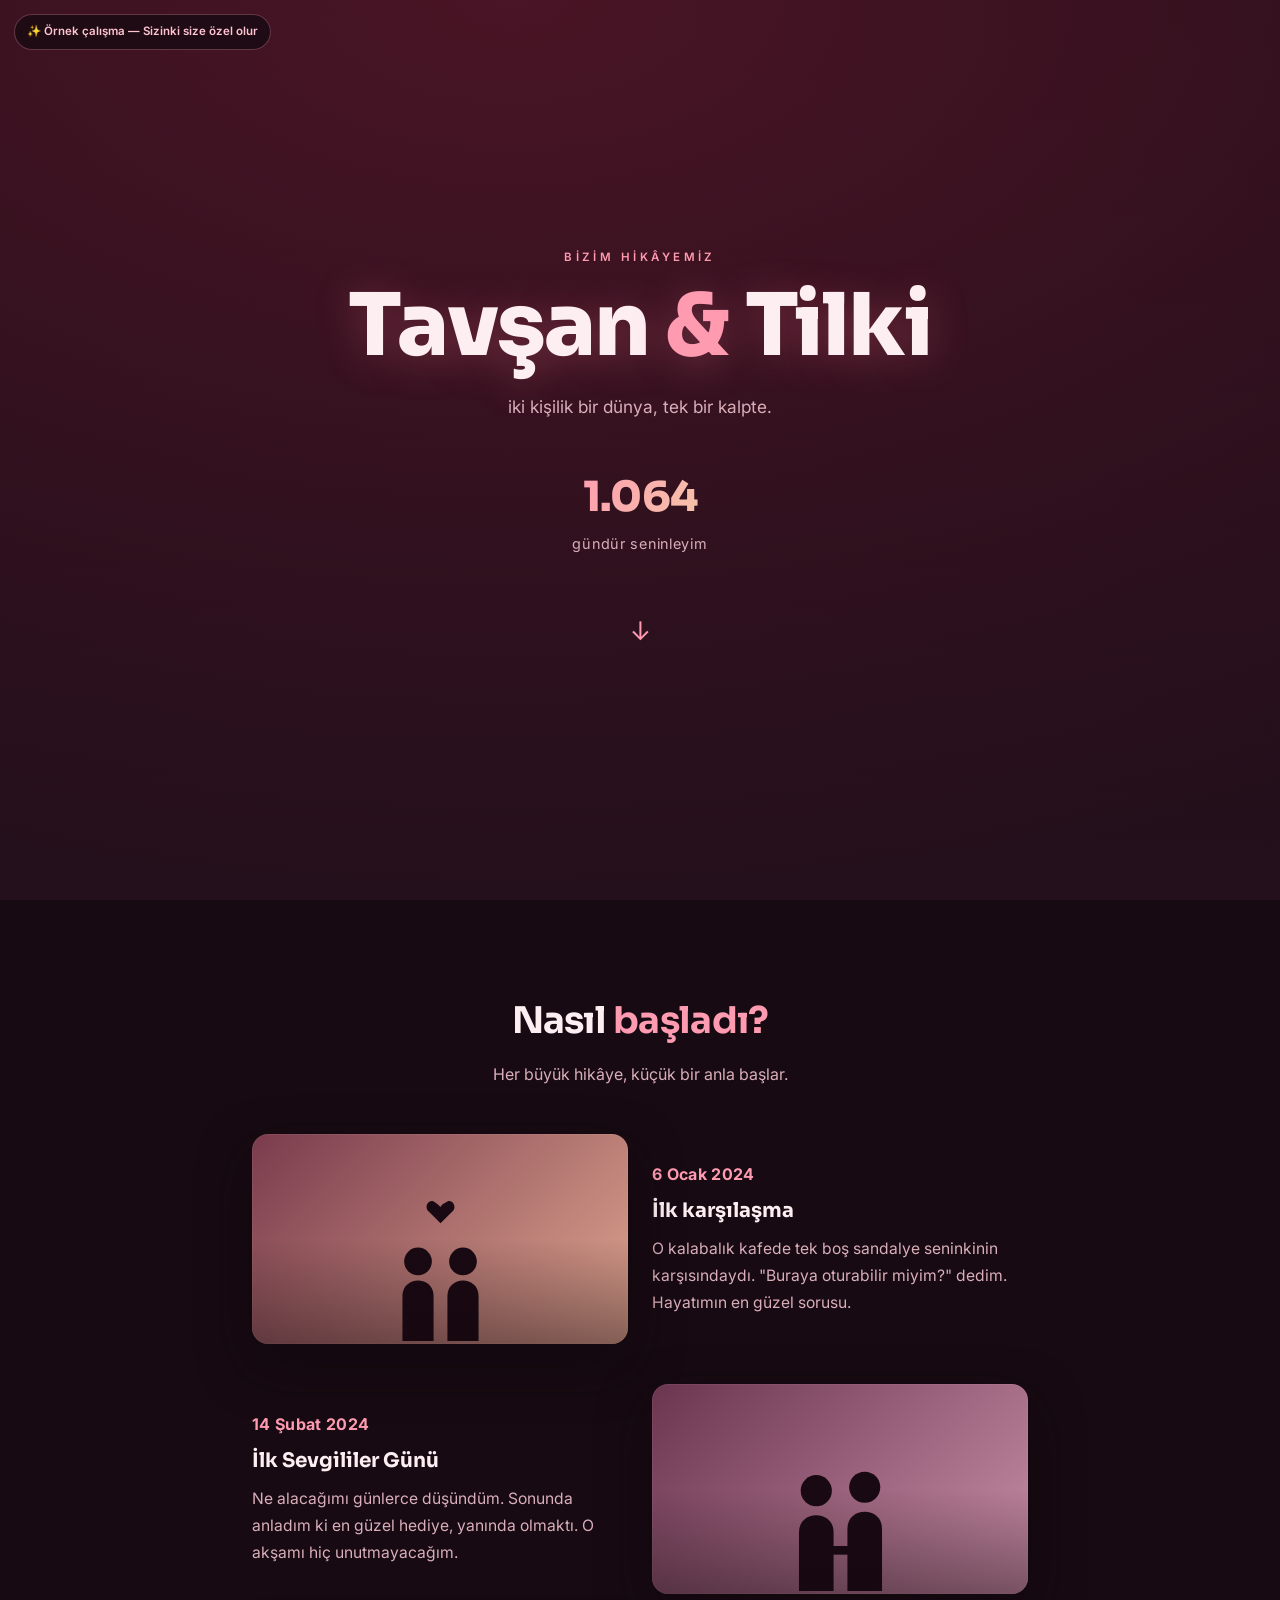
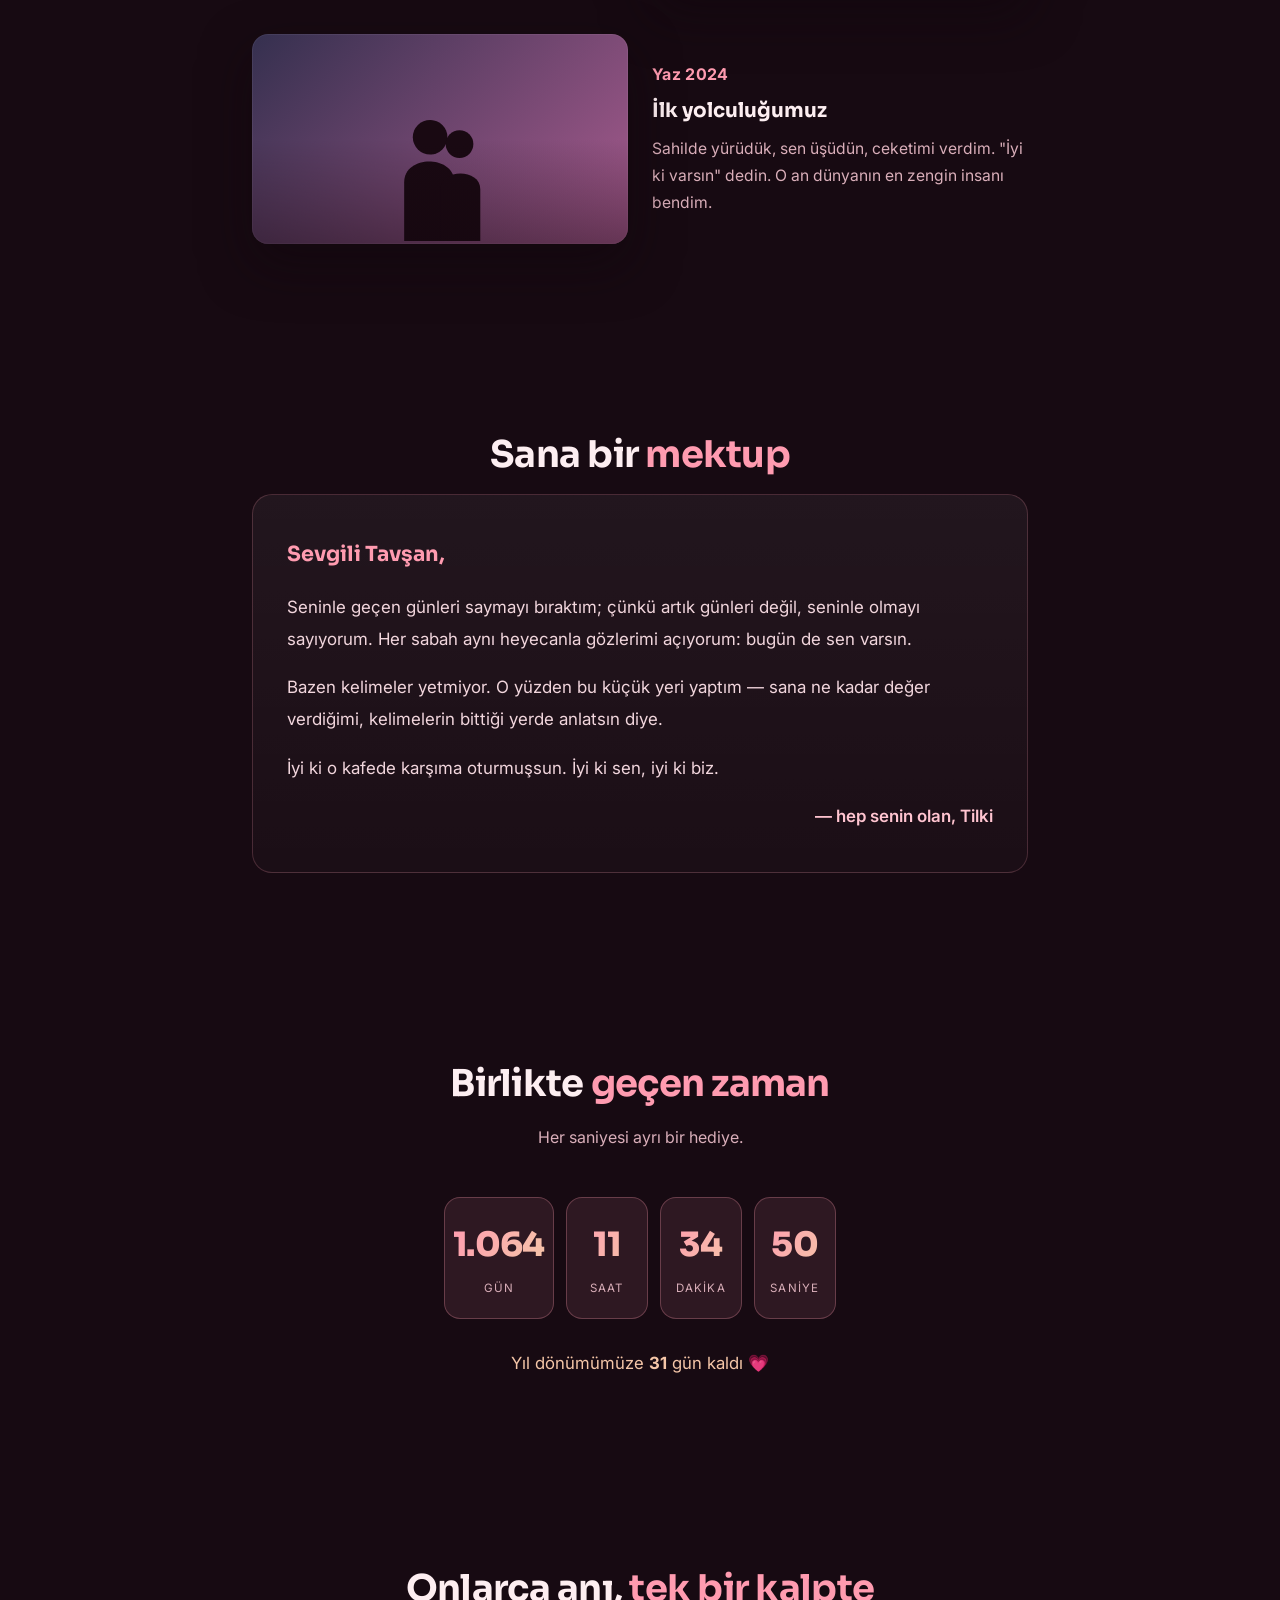
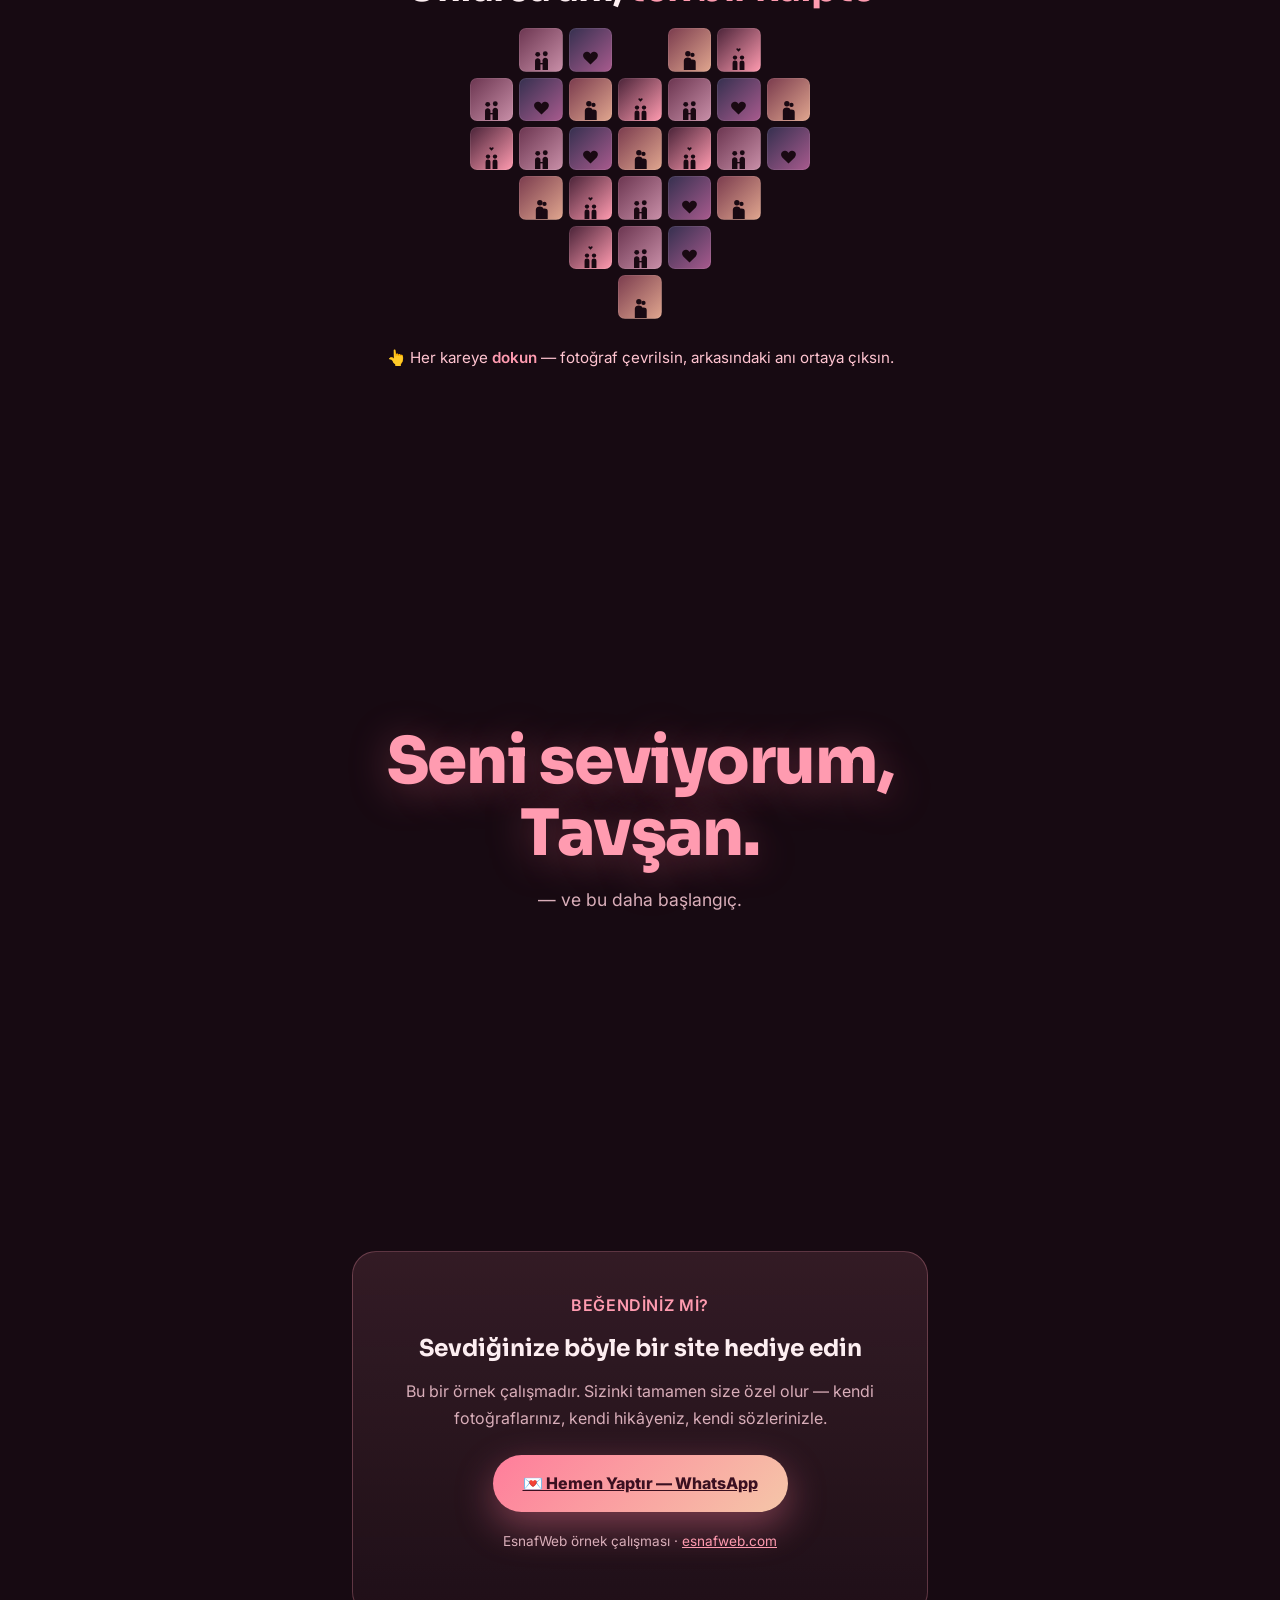
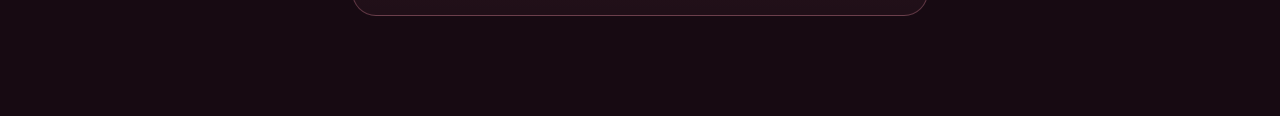
==== commit 25320fc7: "Demo: isimler Tavsan & Tilki, tarihler 6 Ocak baslangicli Elif & Can -> Tavsan & Tilki (hero, mektup" ====
--- a/demo/sevgiliye-ozel/index.html
+++ b/demo/sevgiliye-ozel/index.html
@@ -4,7 +4,7 @@
 <meta charset="UTF-8">
 <meta name="viewport" content="width=device-width, initial-scale=1.0">
 <meta name="robots" content="noindex">
-<title>Elif & Can — Hikâyemiz 💗</title>
+<title>Tavşan & Tilki — Hikâyemiz 💗</title>
 <meta name="description" content="Sadece ikimize ait, kalıcı bir yer. EsnafWeb örnek çalışması.">
 <link rel="preconnect" href="https://fonts.googleapis.com">
 <link rel="preconnect" href="https://fonts.gstatic.com" crossorigin>
@@ -181,7 +181,7 @@
   <!-- HERO -->
   <header class="hero">
     <p class="kick">bizim hikâyemiz</p>
-    <h1>Elif <span class="amp">&amp;</span> Can</h1>
+    <h1>Tavşan <span class="amp">&amp;</span> Tilki</h1>
     <p class="tag">iki kişilik bir dünya, tek bir kalpte.</p>
     <div class="since">
       <div class="n" id="sinceDays">—</div>
@@ -198,7 +198,7 @@
       <div class="memory reveal">
         <div class="photo p3 m-photo"></div>
         <div class="m-text">
-          <div class="m-date">20 Eylül 2023</div>
+          <div class="m-date">6 Ocak 2024</div>
           <h3>İlk karşılaşma</h3>
           <p>O kalabalık kafede tek boş sandalye seninkinin karşısındaydı. "Buraya oturabilir miyim?" dedim. Hayatımın en güzel sorusu.</p>
         </div>
@@ -226,11 +226,11 @@
   <section>
     <h2 class="sec-title reveal">Sana bir <em>mektup</em></h2>
     <div class="letter reveal">
-      <div class="hi">Sevgili Elif,</div>
+      <div class="hi">Sevgili Tavşan,</div>
       <p>Seninle geçen günleri saymayı bıraktım; çünkü artık günleri değil, seninle olmayı sayıyorum. Her sabah aynı heyecanla gözlerimi açıyorum: bugün de sen varsın.</p>
       <p>Bazen kelimeler yetmiyor. O yüzden bu küçük yeri yaptım — sana ne kadar değer verdiğimi, kelimelerin bittiği yerde anlatsın diye.</p>
       <p>İyi ki o kafede karşıma oturmuşsun. İyi ki sen, iyi ki biz.</p>
-      <div class="sign">— hep senin olan, Can</div>
+      <div class="sign">— hep senin olan, Tilki</div>
     </div>
   </section>
 
@@ -263,7 +263,7 @@
 
   <!-- KAPANIŞ -->
   <section class="closing">
-    <h2 class="reveal">Seni seviyorum,<br>Elif.</h2>
+    <h2 class="reveal">Seni seviyorum,<br>Tavşan.</h2>
     <p class="reveal">— ve bu daha başlangıç.</p>
   </section>
 
@@ -318,7 +318,7 @@
   hio.observe(heart);
 
   /* canlı sayaç */
-  const START = new Date('2023-09-20T20:00:00');
+  const START = new Date('2024-01-06T20:00:00');
   const pad = n => String(n).padStart(2, '0');
   function tick() {
     const now = new Date();
@@ -332,8 +332,8 @@
     document.getElementById('cM').textContent = pad(m);
     document.getElementById('cS').textContent = pad(s);
     document.getElementById('sinceDays').textContent = d.toLocaleString('tr-TR');
-    let next = new Date(now.getFullYear(), 8, 20);
-    if (next < now) next = new Date(now.getFullYear() + 1, 8, 20);
+    let next = new Date(now.getFullYear(), 0, 6);
+    if (next < now) next = new Date(now.getFullYear() + 1, 0, 6);
     document.getElementById('anniv').textContent = Math.ceil((next - now) / 86400000);
   }
   tick(); setInterval(tick, 1000);
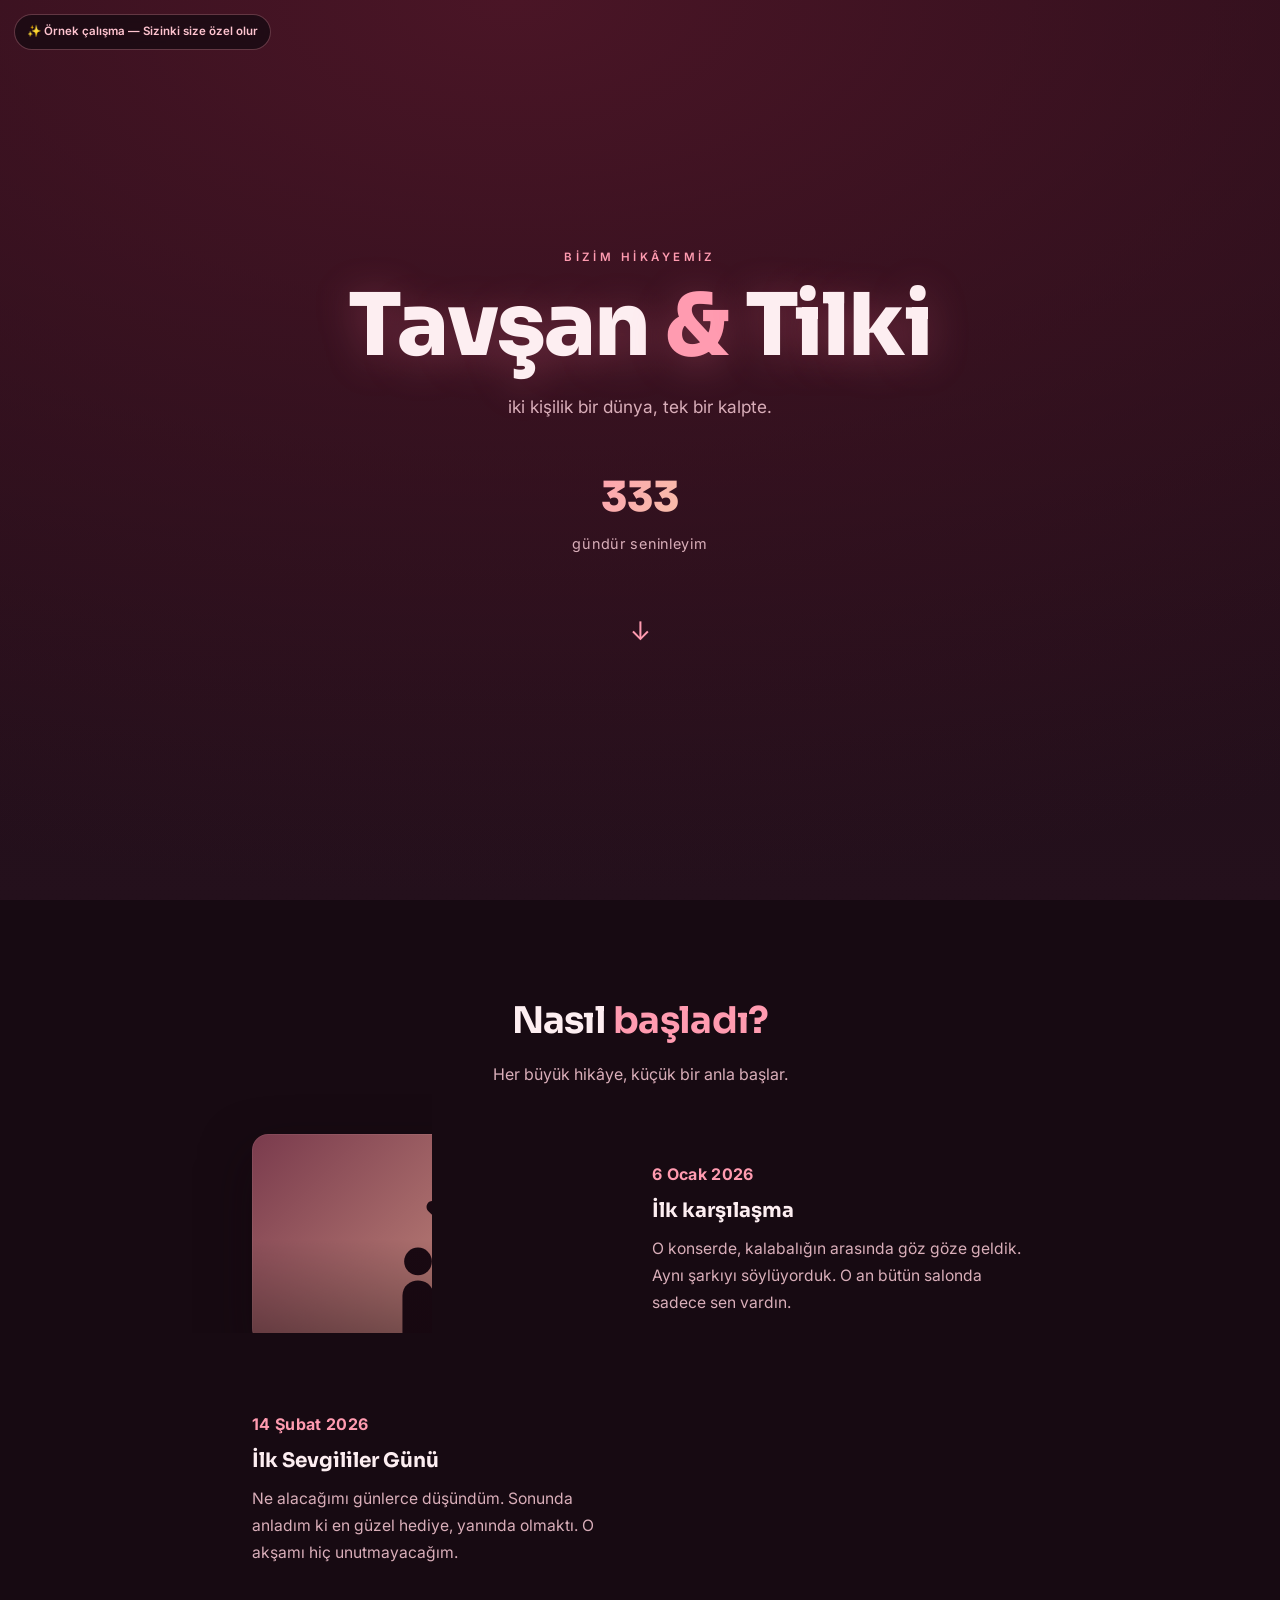
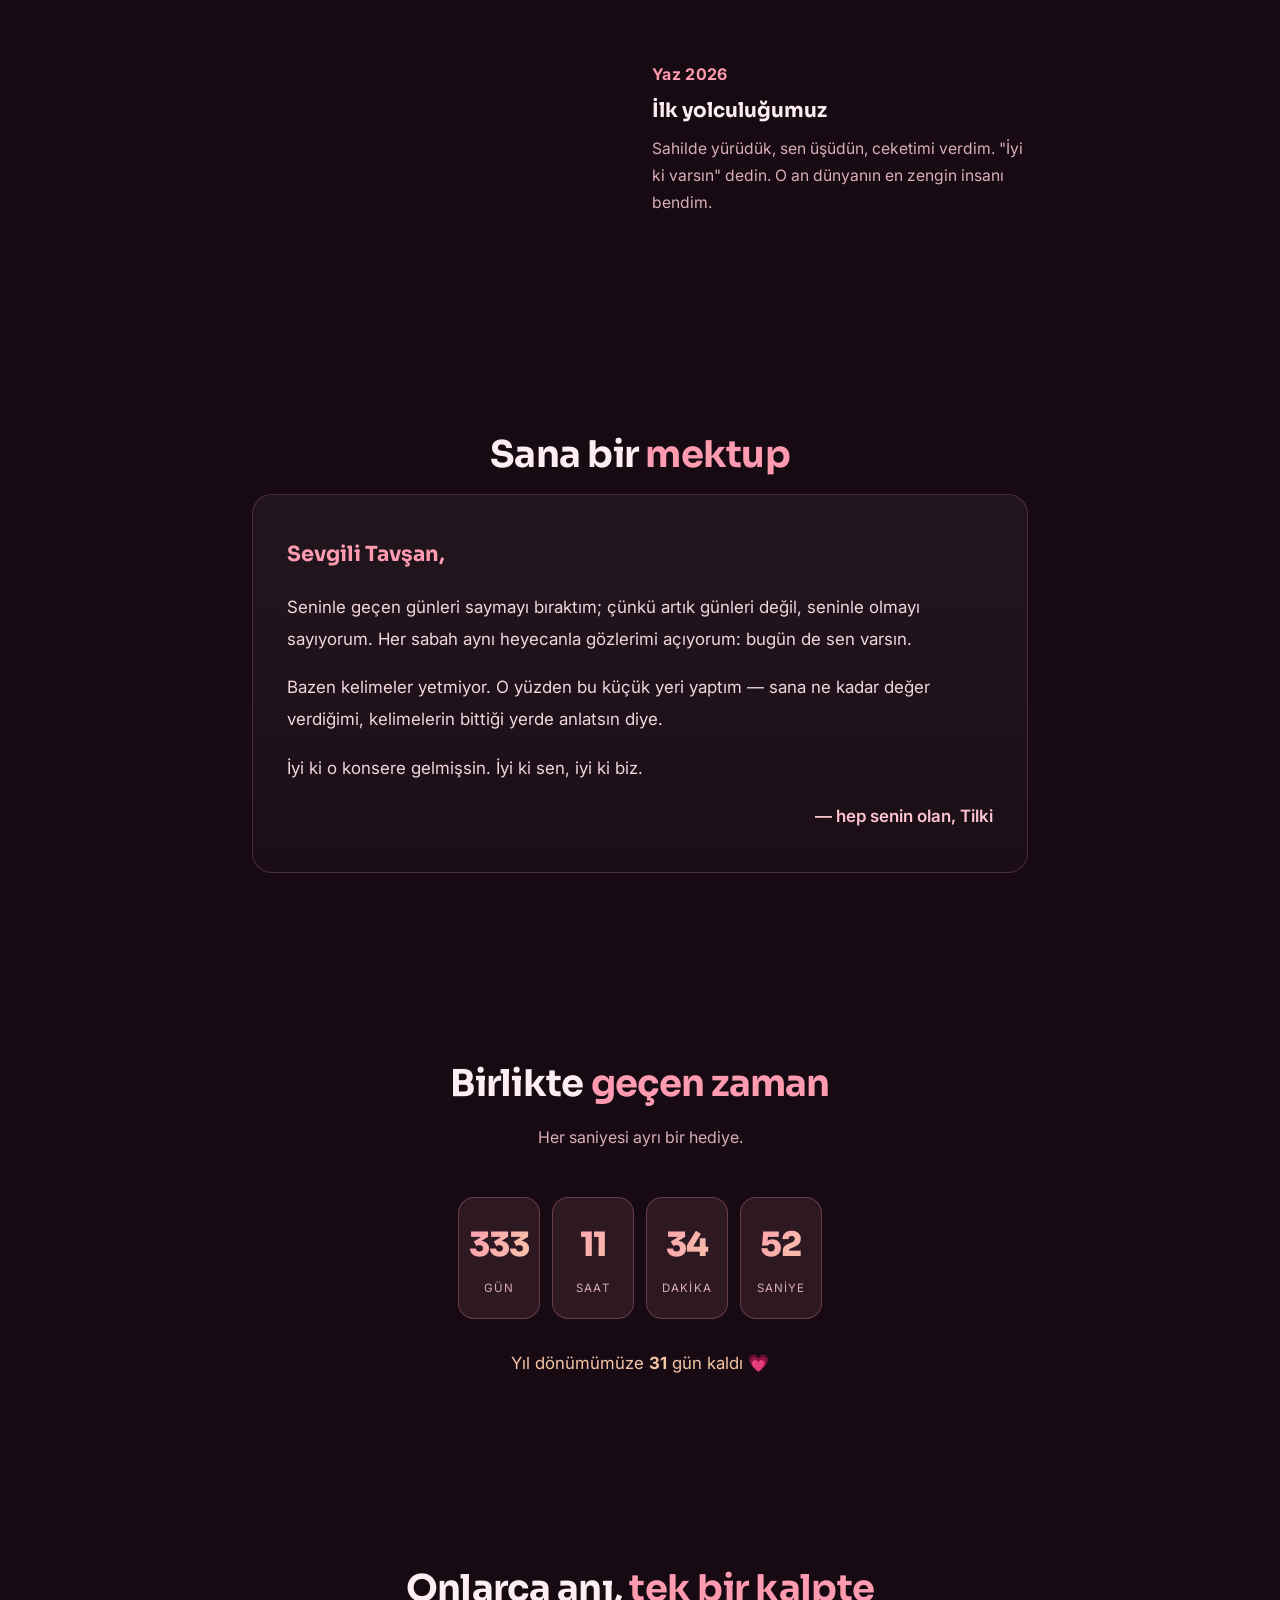
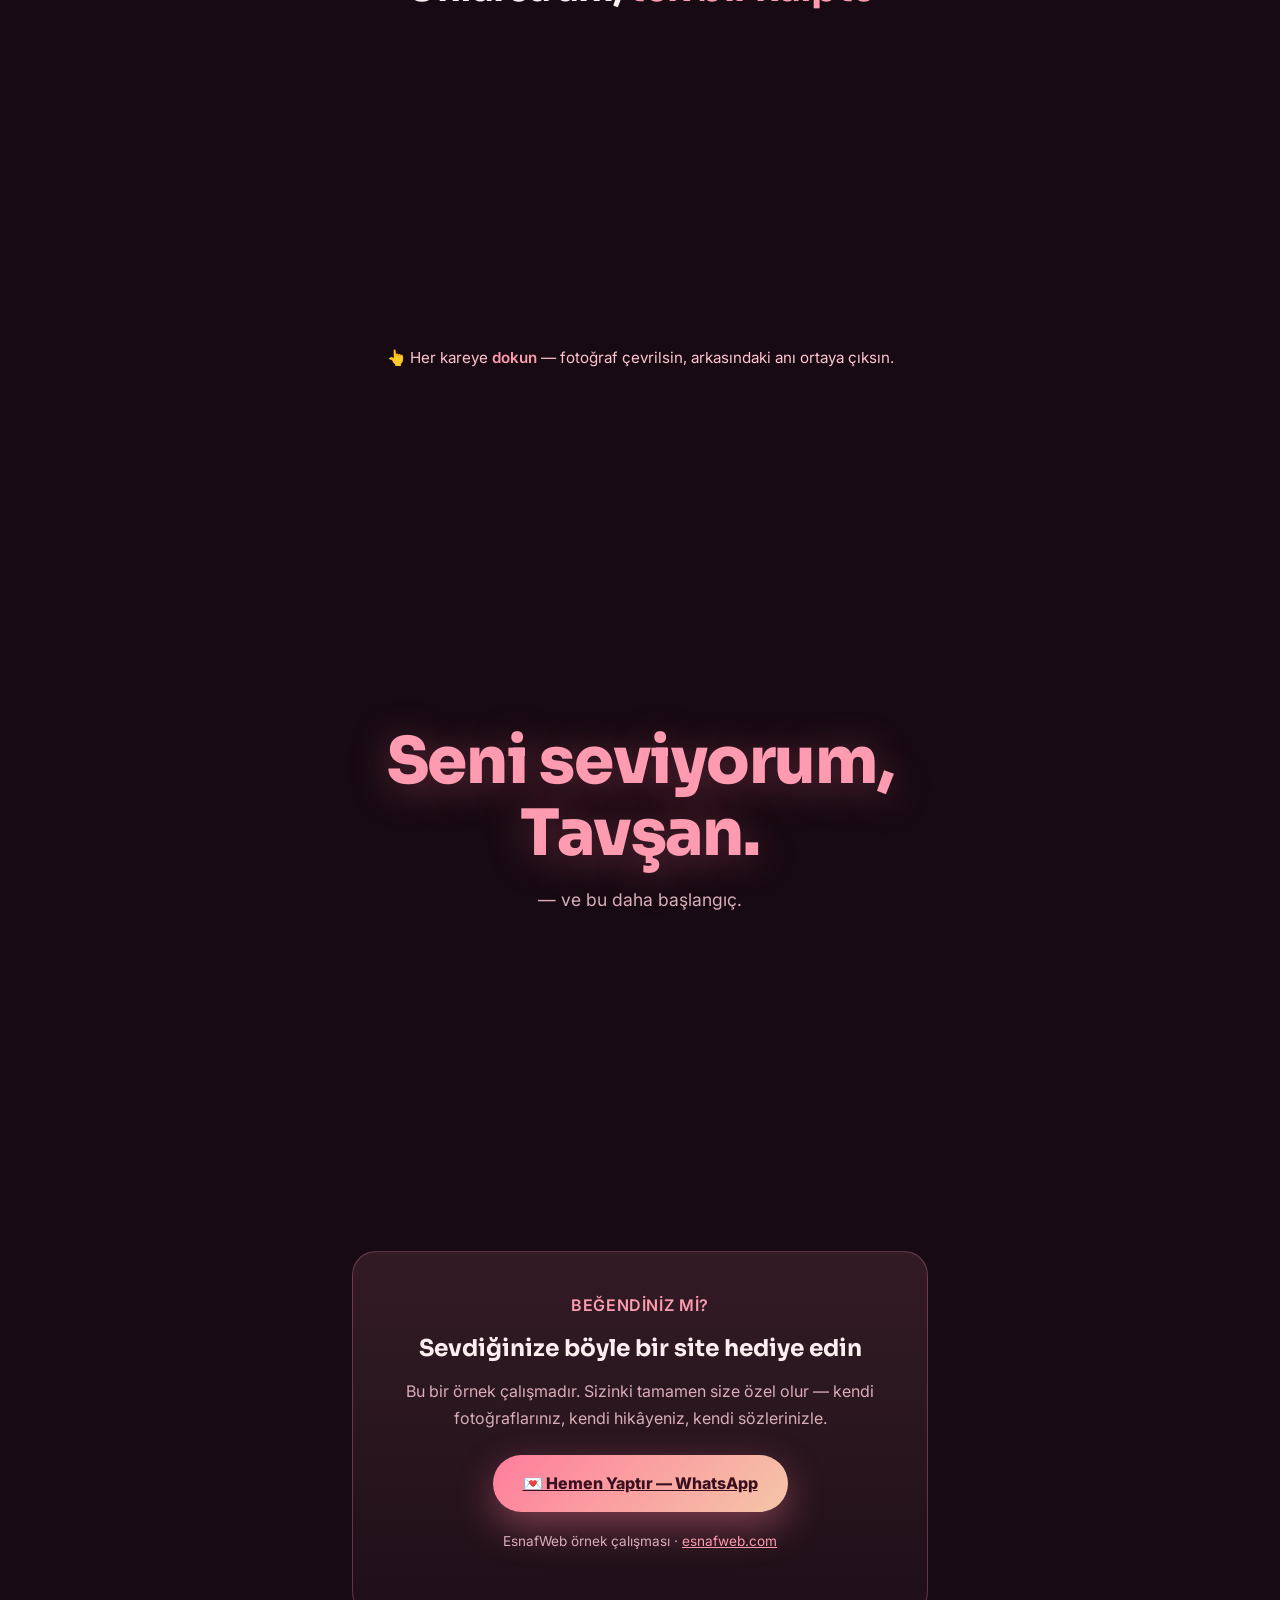
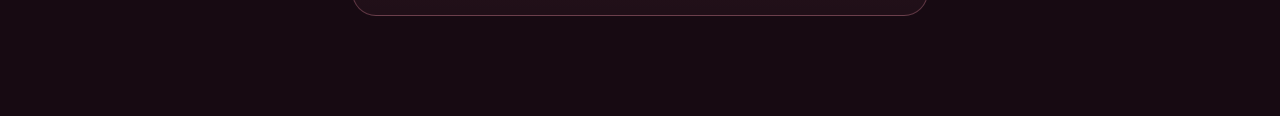
==== commit 9bb61657: "Demo: konser hikayesi + baslangic 6 Ocak 2026 Mektup satiri "konsere gelmissin" oldu, ilk karsilasma" ====
--- a/demo/sevgiliye-ozel/index.html
+++ b/demo/sevgiliye-ozel/index.html
@@ -198,15 +198,15 @@
       <div class="memory reveal">
         <div class="photo p3 m-photo"></div>
         <div class="m-text">
-          <div class="m-date">6 Ocak 2024</div>
+          <div class="m-date">6 Ocak 2026</div>
           <h3>İlk karşılaşma</h3>
-          <p>O kalabalık kafede tek boş sandalye seninkinin karşısındaydı. "Buraya oturabilir miyim?" dedim. Hayatımın en güzel sorusu.</p>
+          <p>O konserde, kalabalığın arasında göz göze geldik. Aynı şarkıyı söylüyorduk. O an bütün salonda sadece sen vardın.</p>
         </div>
       </div>
       <div class="memory reveal">
         <div class="photo p1 m-photo"></div>
         <div class="m-text">
-          <div class="m-date">14 Şubat 2024</div>
+          <div class="m-date">14 Şubat 2026</div>
           <h3>İlk Sevgililer Günü</h3>
           <p>Ne alacağımı günlerce düşündüm. Sonunda anladım ki en güzel hediye, yanında olmaktı. O akşamı hiç unutmayacağım.</p>
         </div>
@@ -214,7 +214,7 @@
       <div class="memory reveal">
         <div class="photo p2 m-photo"></div>
         <div class="m-text">
-          <div class="m-date">Yaz 2024</div>
+          <div class="m-date">Yaz 2026</div>
           <h3>İlk yolculuğumuz</h3>
           <p>Sahilde yürüdük, sen üşüdün, ceketimi verdim. "İyi ki varsın" dedin. O an dünyanın en zengin insanı bendim.</p>
         </div>
@@ -229,7 +229,7 @@
       <div class="hi">Sevgili Tavşan,</div>
       <p>Seninle geçen günleri saymayı bıraktım; çünkü artık günleri değil, seninle olmayı sayıyorum. Her sabah aynı heyecanla gözlerimi açıyorum: bugün de sen varsın.</p>
       <p>Bazen kelimeler yetmiyor. O yüzden bu küçük yeri yaptım — sana ne kadar değer verdiğimi, kelimelerin bittiği yerde anlatsın diye.</p>
-      <p>İyi ki o kafede karşıma oturmuşsun. İyi ki sen, iyi ki biz.</p>
+      <p>İyi ki o konsere gelmişsin. İyi ki sen, iyi ki biz.</p>
       <div class="sign">— hep senin olan, Tilki</div>
     </div>
   </section>
@@ -318,7 +318,7 @@
   hio.observe(heart);
 
   /* canlı sayaç */
-  const START = new Date('2024-01-06T20:00:00');
+  const START = new Date('2026-01-06T20:00:00');
   const pad = n => String(n).padStart(2, '0');
   function tick() {
     const now = new Date();
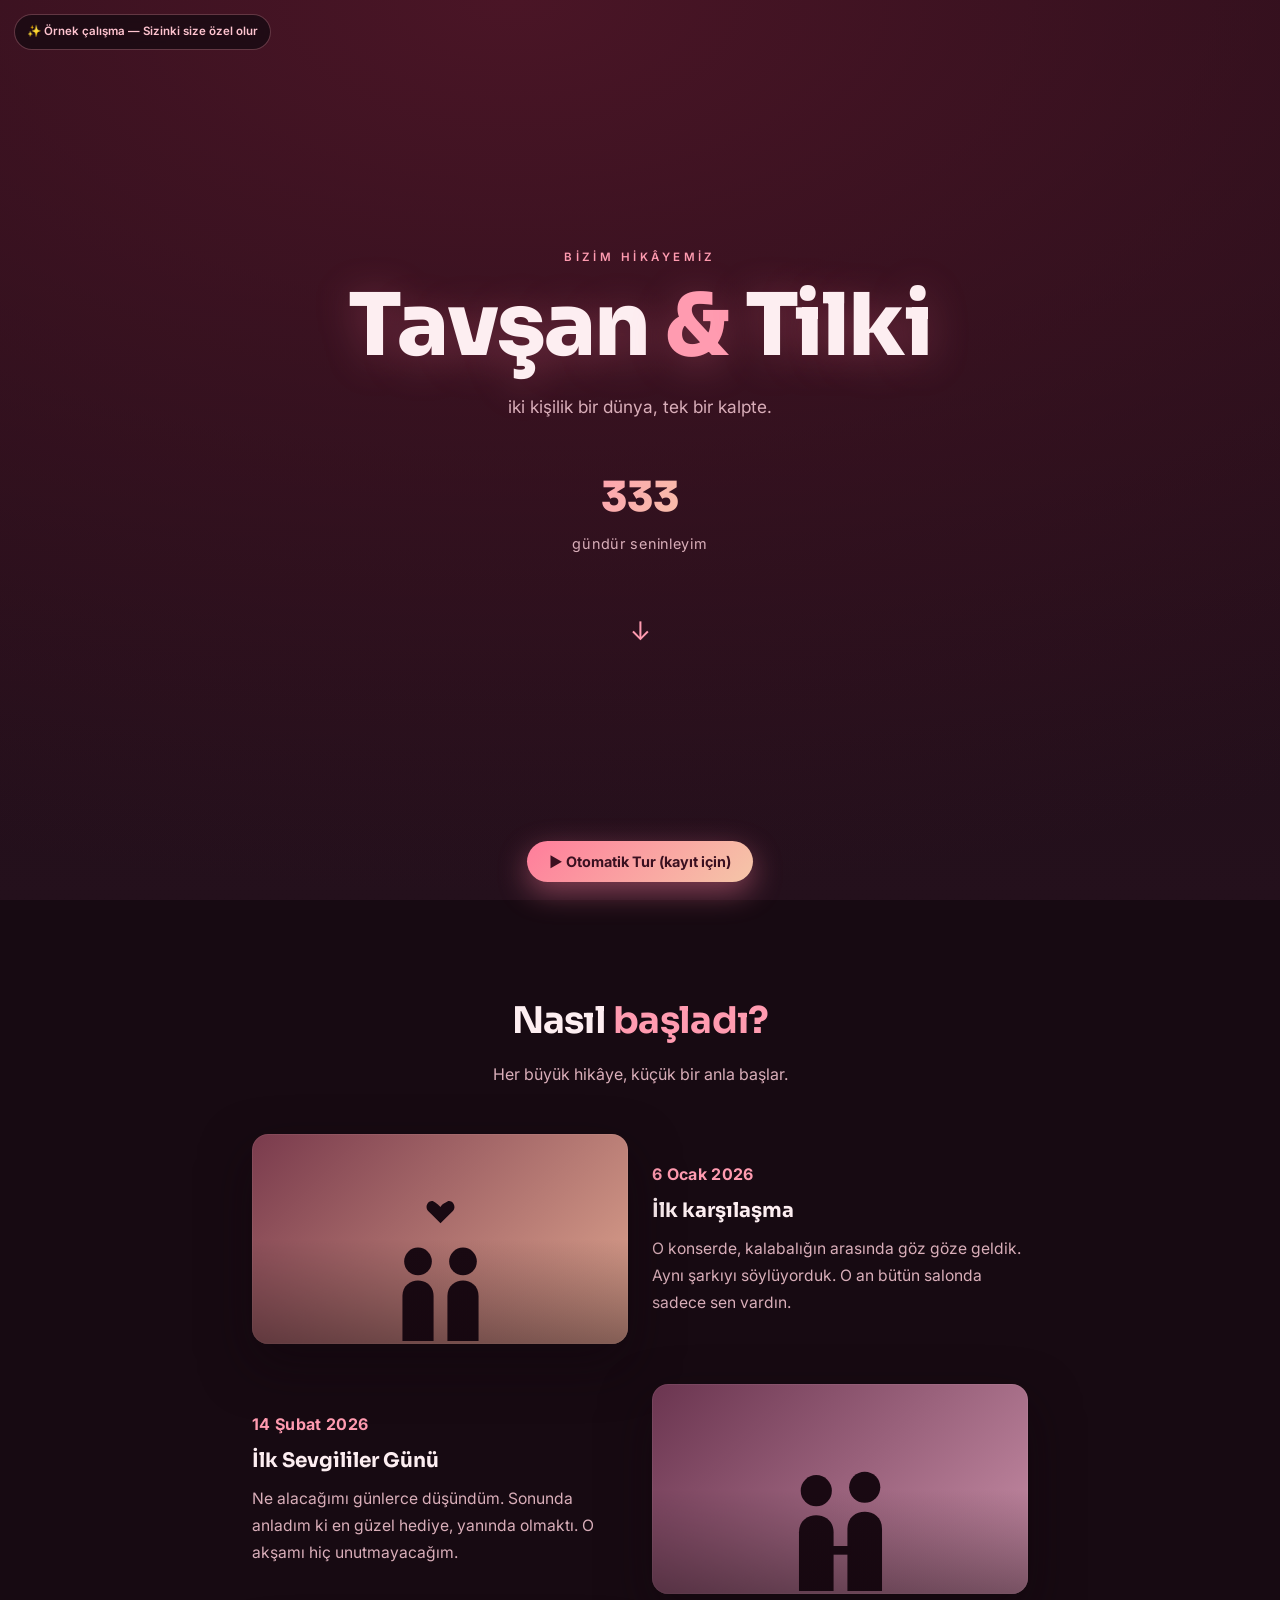
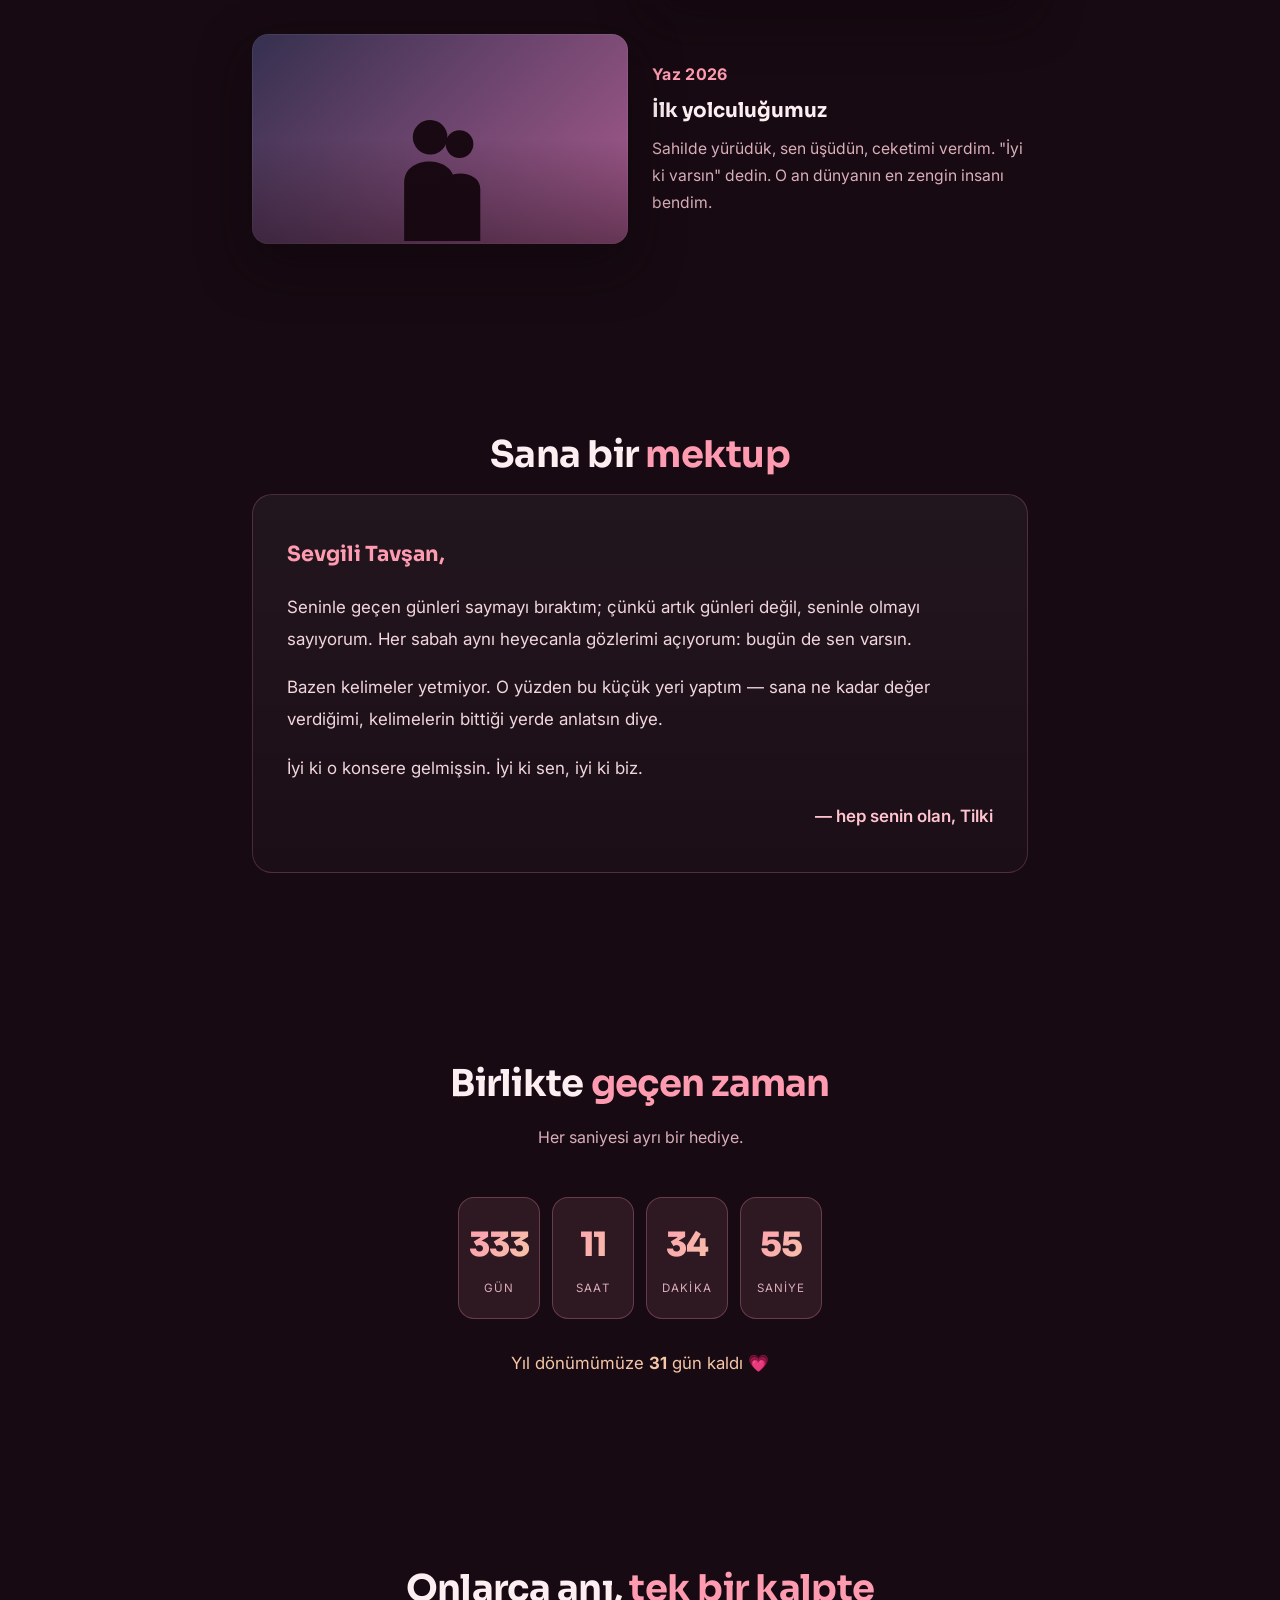
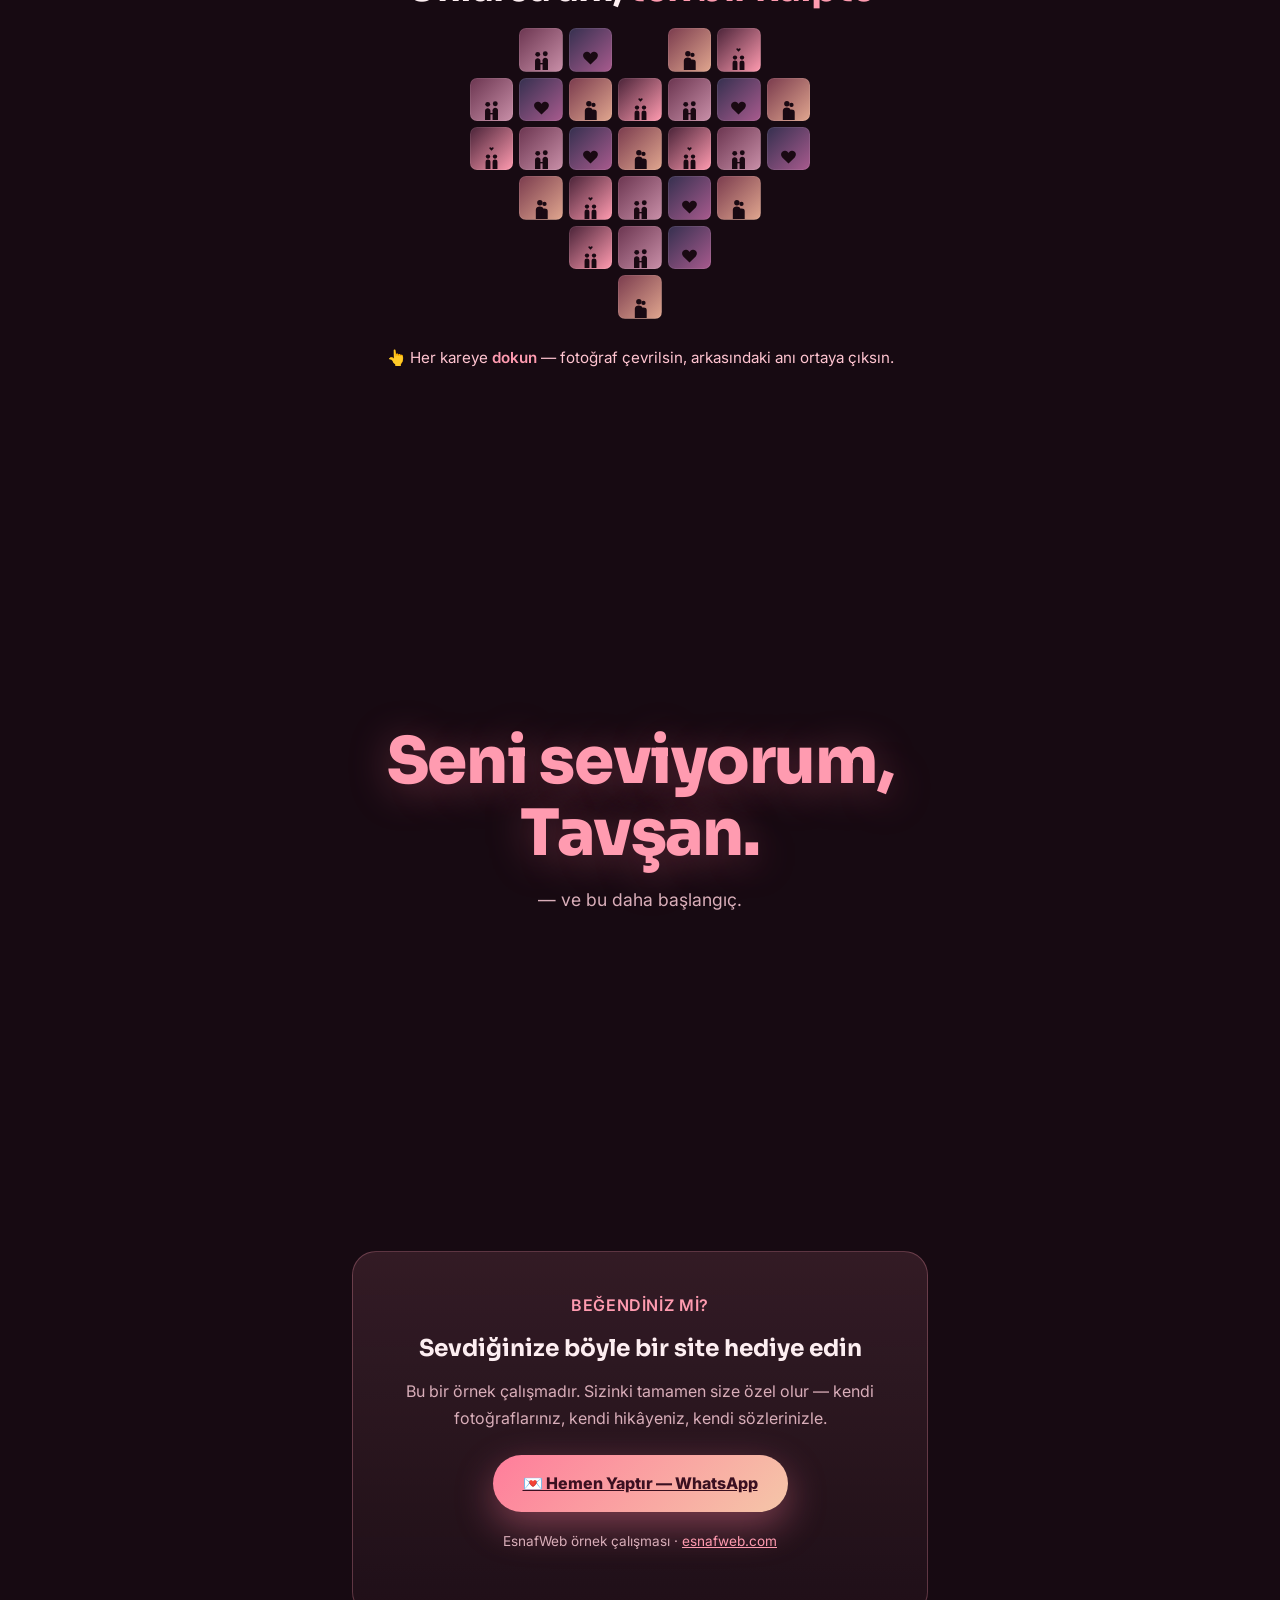
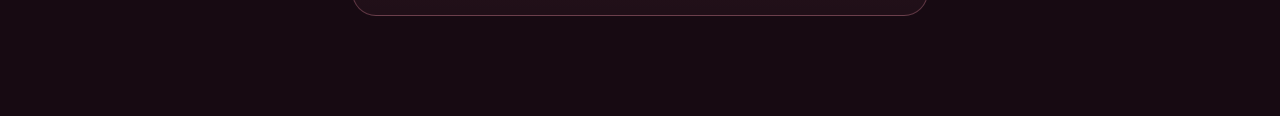
==== commit 8634d04a: "Demo: otomatik sinematik tur modu (ekran kaydi icin) "Otomatik Tur" butonu / #tur hash: sayfa ~28 sn" ====
--- a/demo/sevgiliye-ozel/index.html
+++ b/demo/sevgiliye-ozel/index.html
@@ -154,6 +154,11 @@
   .demo-badge { position: fixed; top: 14px; left: 14px; z-index: 20;
     background: rgba(23,10,18,.8); backdrop-filter: blur(8px); border: 1px solid rgba(255,155,176,.3);
     color: var(--rose-soft); font-size: .72rem; font-weight: 600; padding: 7px 12px; border-radius: 999px; }
+  .tour-btn { position: fixed; bottom: 18px; left: 50%; transform: translateX(-50%); z-index: 30;
+    background: linear-gradient(135deg,#ff7d9b,#f5c6a8); color:#3a1020; border:none; border-radius:999px;
+    padding: 12px 22px; font-weight: 700; font-family: var(--body); font-size: .9rem; cursor: pointer;
+    box-shadow: 0 10px 30px rgba(255,125,155,.45); transition: opacity .3s; }
+  .tour-btn.hidden { opacity: 0; pointer-events: none; }
   .cta { text-align: center; padding: 70px 22px 100px; max-width: 620px; margin: 0 auto; }
   .cta-card { background: linear-gradient(180deg, rgba(255,155,176,.12), rgba(255,155,176,.04));
     border: 1px solid rgba(255,155,176,.28); border-radius: 24px; padding: 40px 28px; }
@@ -177,6 +182,7 @@
   <div class="bg"></div>
   <div class="hearts" id="hearts" aria-hidden="true"></div>
   <div class="demo-badge">✨ Örnek çalışma — Sizinki size özel olur</div>
+  <button class="tour-btn" id="tourBtn">▶ Otomatik Tur (kayıt için)</button>
 
   <!-- HERO -->
   <header class="hero">
@@ -341,6 +347,38 @@
   /* WhatsApp CTA */
   const waMsg = encodeURIComponent('Merhaba! Sevgiliye özel hediye sitesi örneğini gördüm, benimkini yaptırmak istiyorum 💌');
   document.getElementById('waBtn').href = 'https://wa.me/905414748916?text=' + waMsg;
+
+  /* Otomatik sinematik tur — ekran kaydı için (~28 sn) */
+  const tourBtn = document.getElementById('tourBtn');
+  const wait = ms => new Promise(r => setTimeout(r, ms));
+  async function runTour() {
+    tourBtn.classList.add('hidden');
+    window.scrollTo({ top: 0, behavior: 'smooth' });
+    await wait(3600);                                  // açılış: isimler + sayaç
+    const steps = [
+      ['.timeline .memory:nth-child(1)', 2600],
+      ['.timeline .memory:nth-child(2)', 2600],
+      ['.timeline .memory:nth-child(3)', 2600],
+      ['.letter', 5000],                               // mektup: okunacak kadar
+      ['.counter', 3000],
+      ['.heart', 1400]
+    ];
+    for (const [sel, d] of steps) {
+      const el = document.querySelector(sel);
+      if (el) el.scrollIntoView({ behavior: 'smooth', block: 'center' });
+      await wait(d);
+    }
+    // kalp karelerini sırayla çevir (vurucu an)
+    const tiles = [...document.querySelectorAll('#heart .h')];
+    [3, 10, 17, 24, 12].forEach((i, k) => setTimeout(() => tiles[i] && tiles[i].classList.add('flipped'), k * 380));
+    await wait(3000);
+    document.querySelector('.closing').scrollIntoView({ behavior: 'smooth', block: 'center' });
+    await wait(4200);                                  // kapanış: "Seni seviyorum"
+    tiles.forEach(t => t.classList.remove('flipped'));
+    tourBtn.classList.remove('hidden');
+  }
+  tourBtn.addEventListener('click', runTour);
+  if (location.hash === '#tur') setTimeout(runTour, 700);
 </script>
 </body>
 </html>
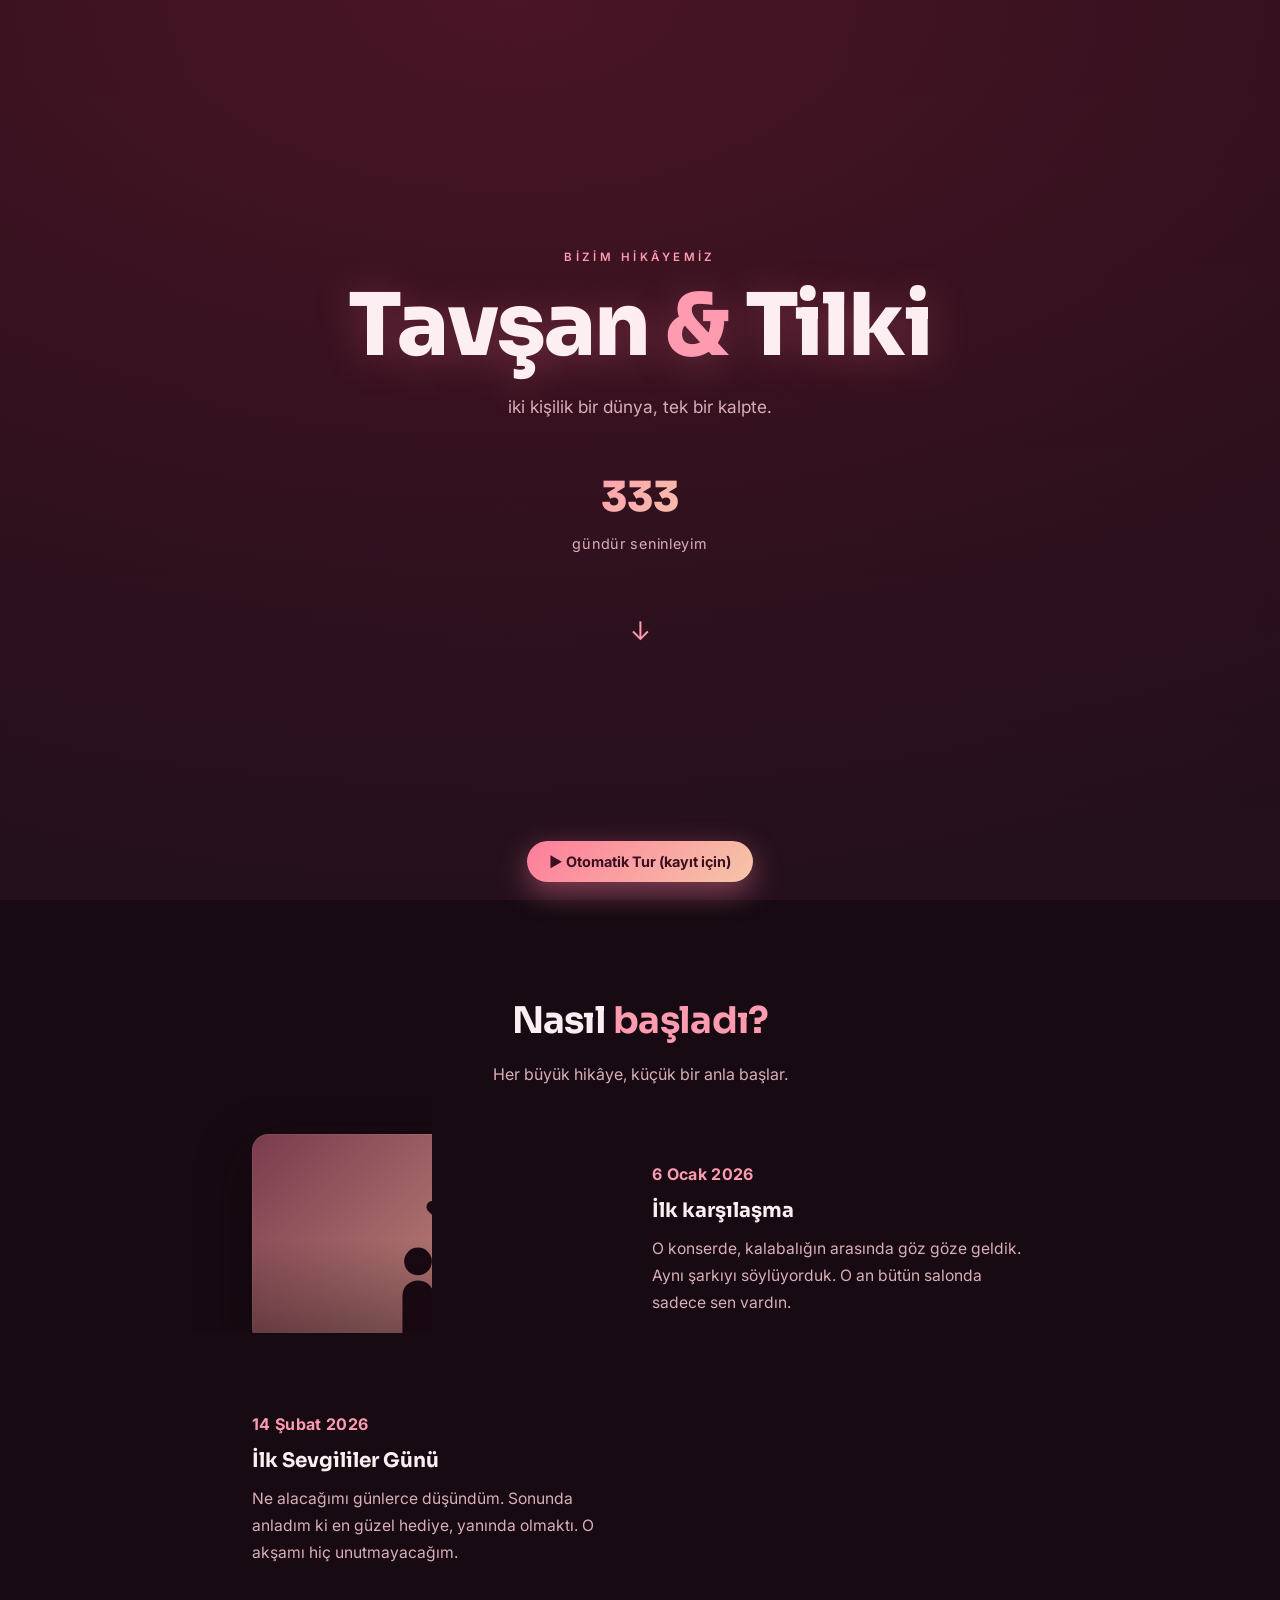
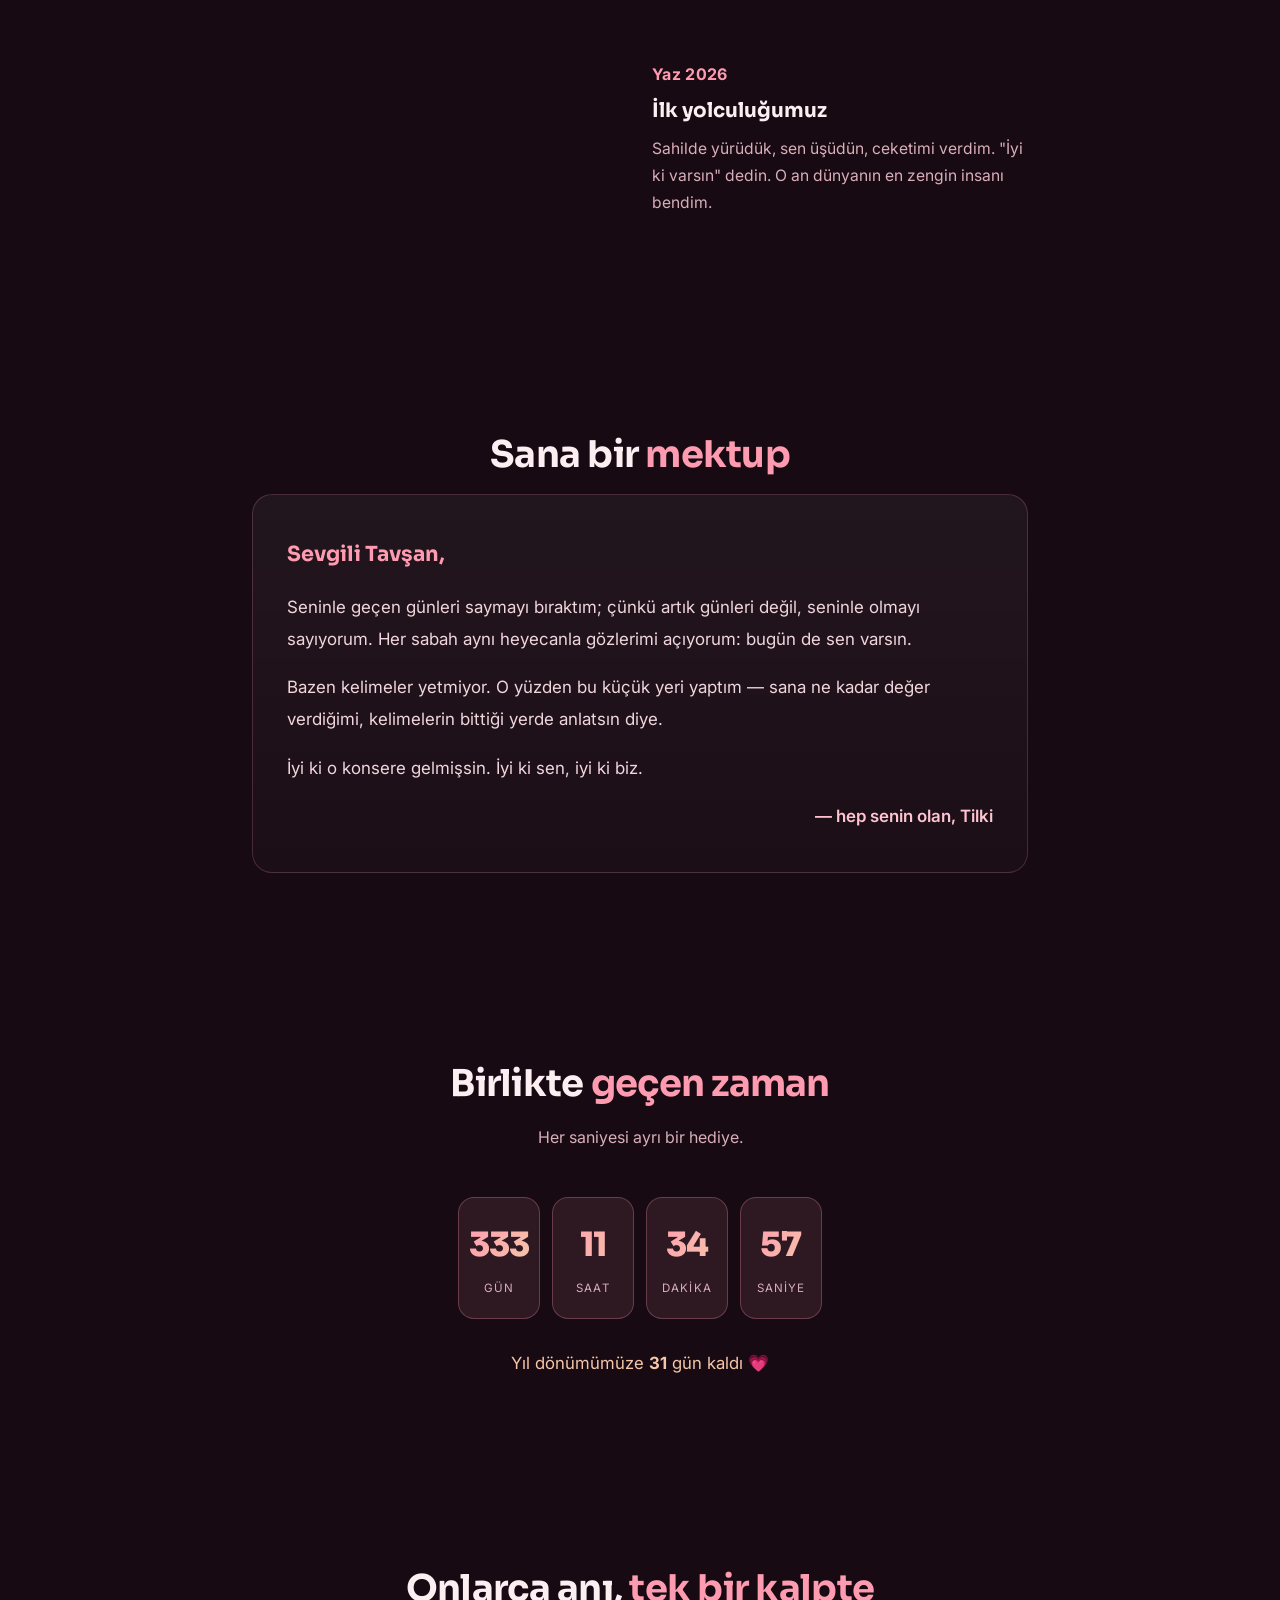
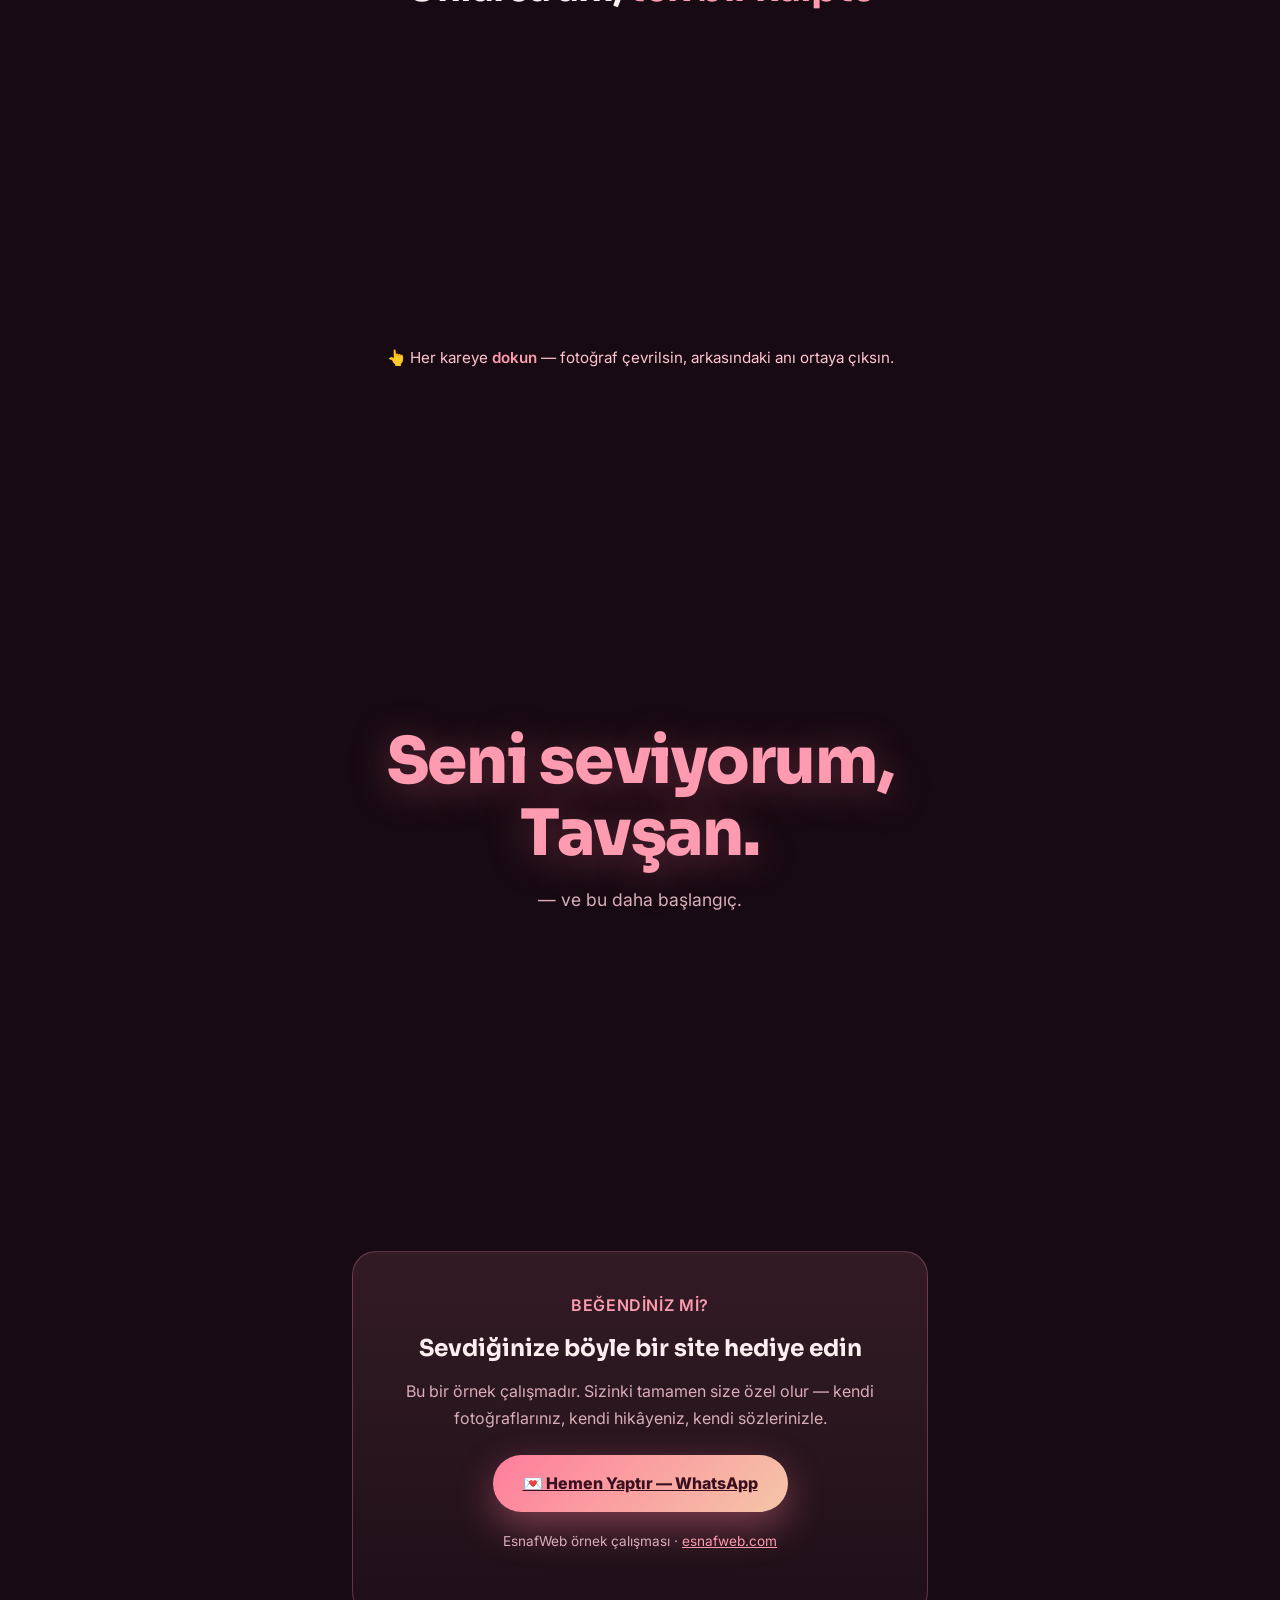
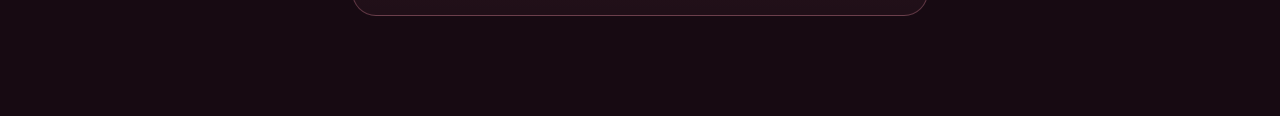
==== commit 36406647: "Demo: "Ornek calisma" rozeti kaldirildi Sol ust kosedeki demo badge silindi, ilgili CSS de temizlend" ====
--- a/demo/sevgiliye-ozel/index.html
+++ b/demo/sevgiliye-ozel/index.html
@@ -151,9 +151,6 @@
   .closing p { color: var(--muted); margin-top: 16px; font-size: 1.1rem; }
 
   /* DEMO ROZETİ + CTA */
-  .demo-badge { position: fixed; top: 14px; left: 14px; z-index: 20;
-    background: rgba(23,10,18,.8); backdrop-filter: blur(8px); border: 1px solid rgba(255,155,176,.3);
-    color: var(--rose-soft); font-size: .72rem; font-weight: 600; padding: 7px 12px; border-radius: 999px; }
   .tour-btn { position: fixed; bottom: 18px; left: 50%; transform: translateX(-50%); z-index: 30;
     background: linear-gradient(135deg,#ff7d9b,#f5c6a8); color:#3a1020; border:none; border-radius:999px;
     padding: 12px 22px; font-weight: 700; font-family: var(--body); font-size: .9rem; cursor: pointer;
@@ -181,7 +178,6 @@
 <body>
   <div class="bg"></div>
   <div class="hearts" id="hearts" aria-hidden="true"></div>
-  <div class="demo-badge">✨ Örnek çalışma — Sizinki size özel olur</div>
   <button class="tour-btn" id="tourBtn">▶ Otomatik Tur (kayıt için)</button>
 
   <!-- HERO -->
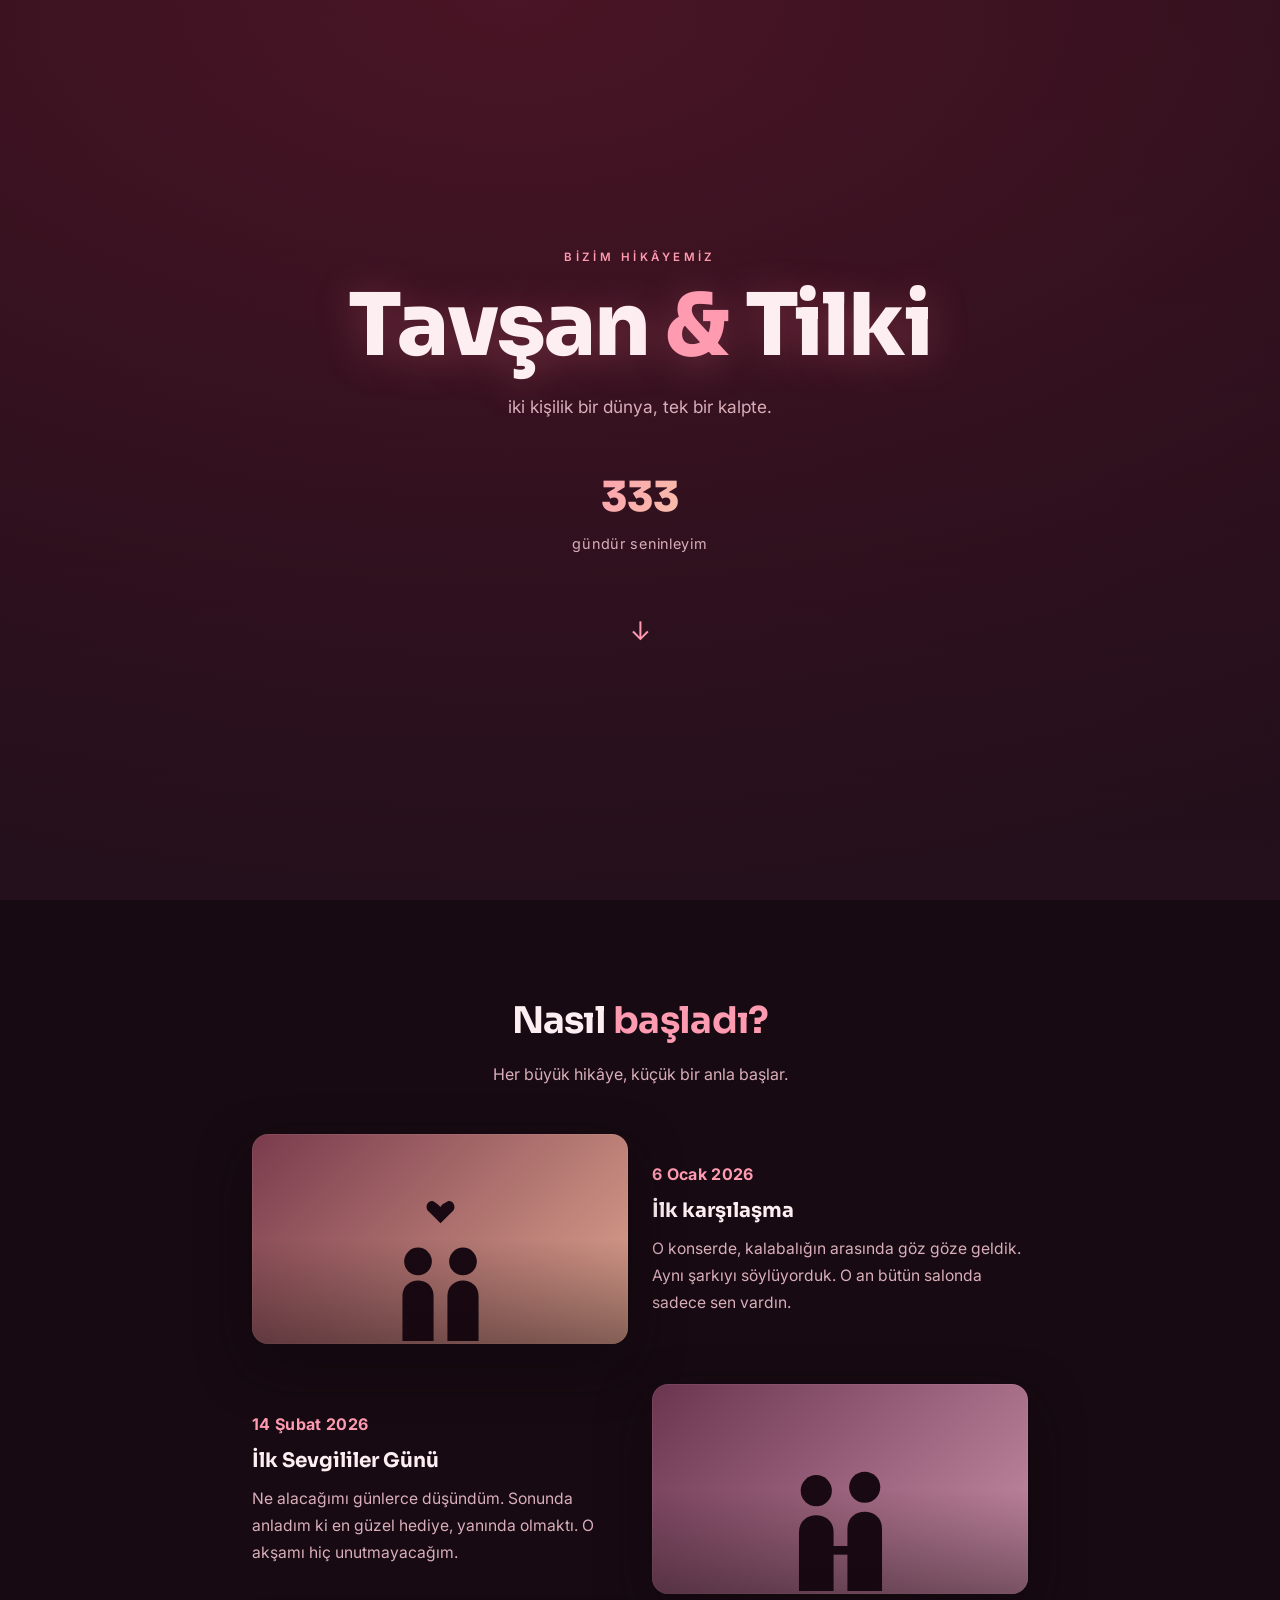
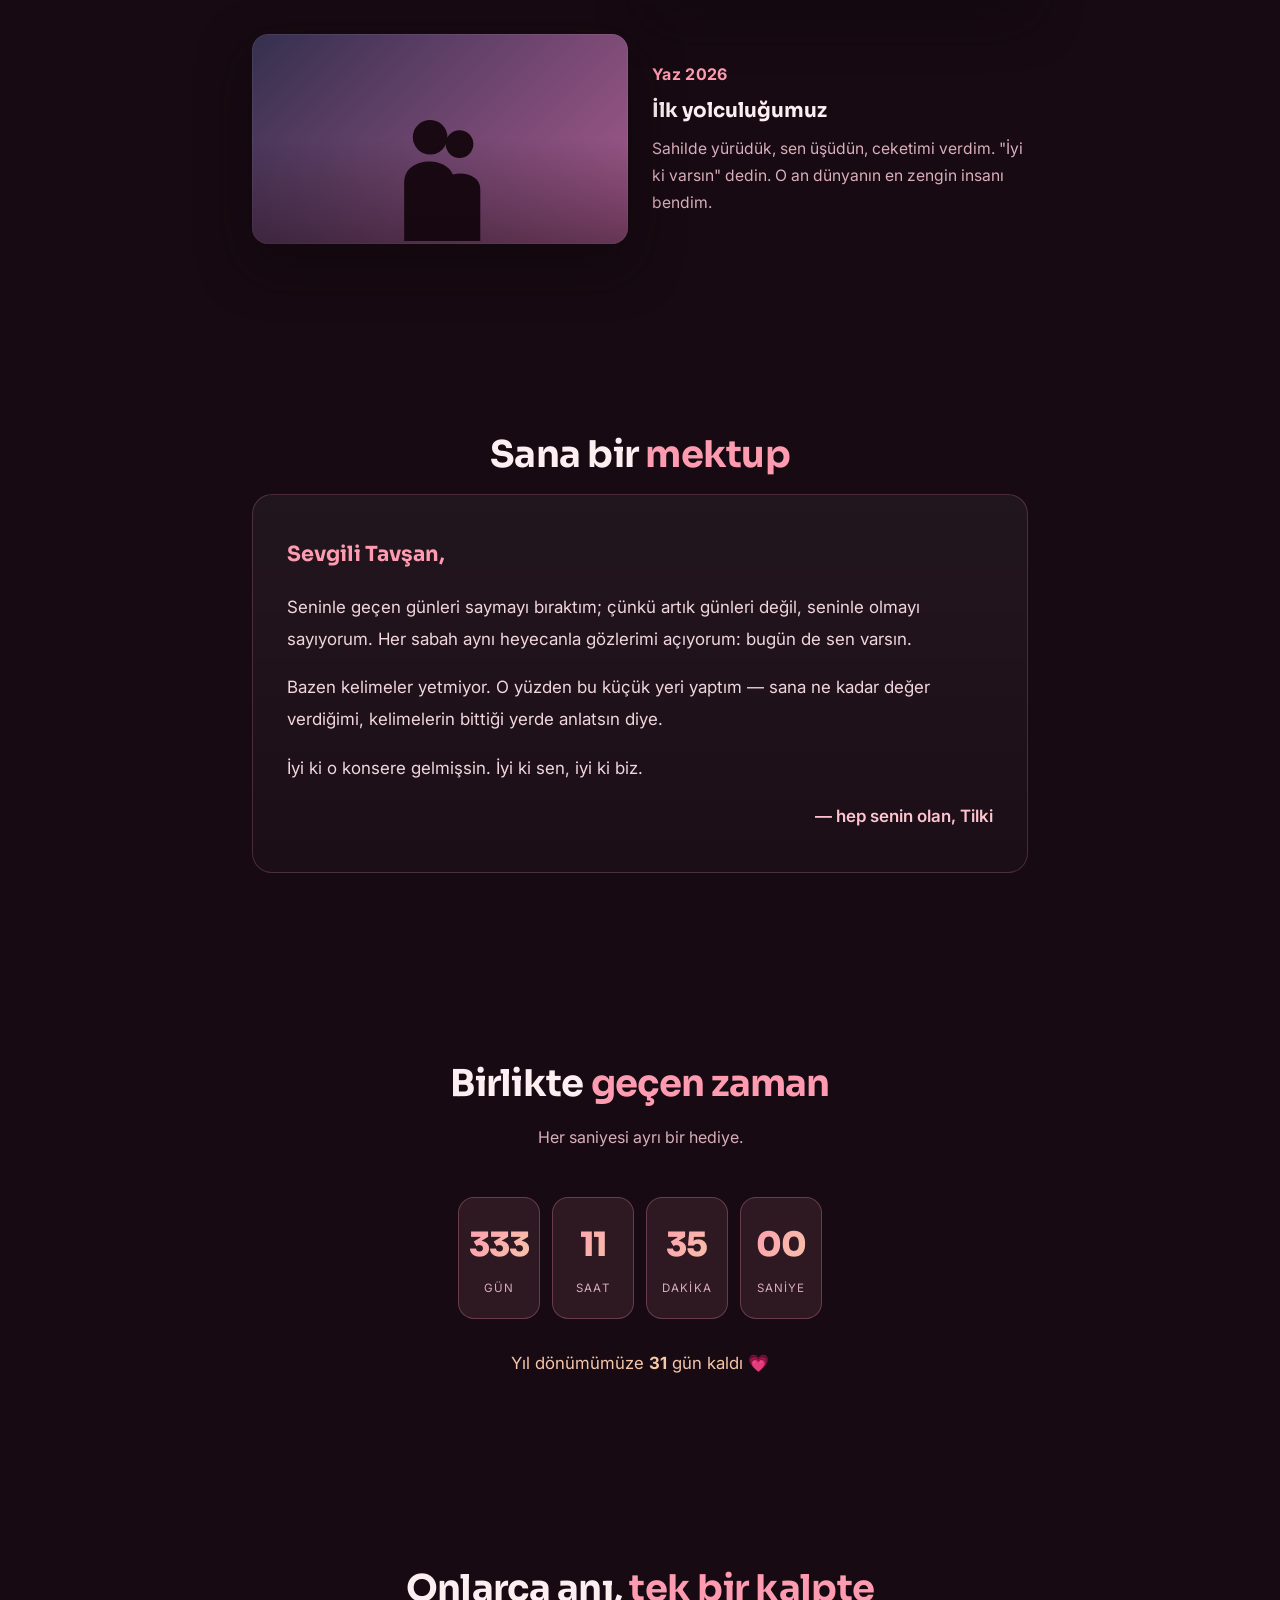
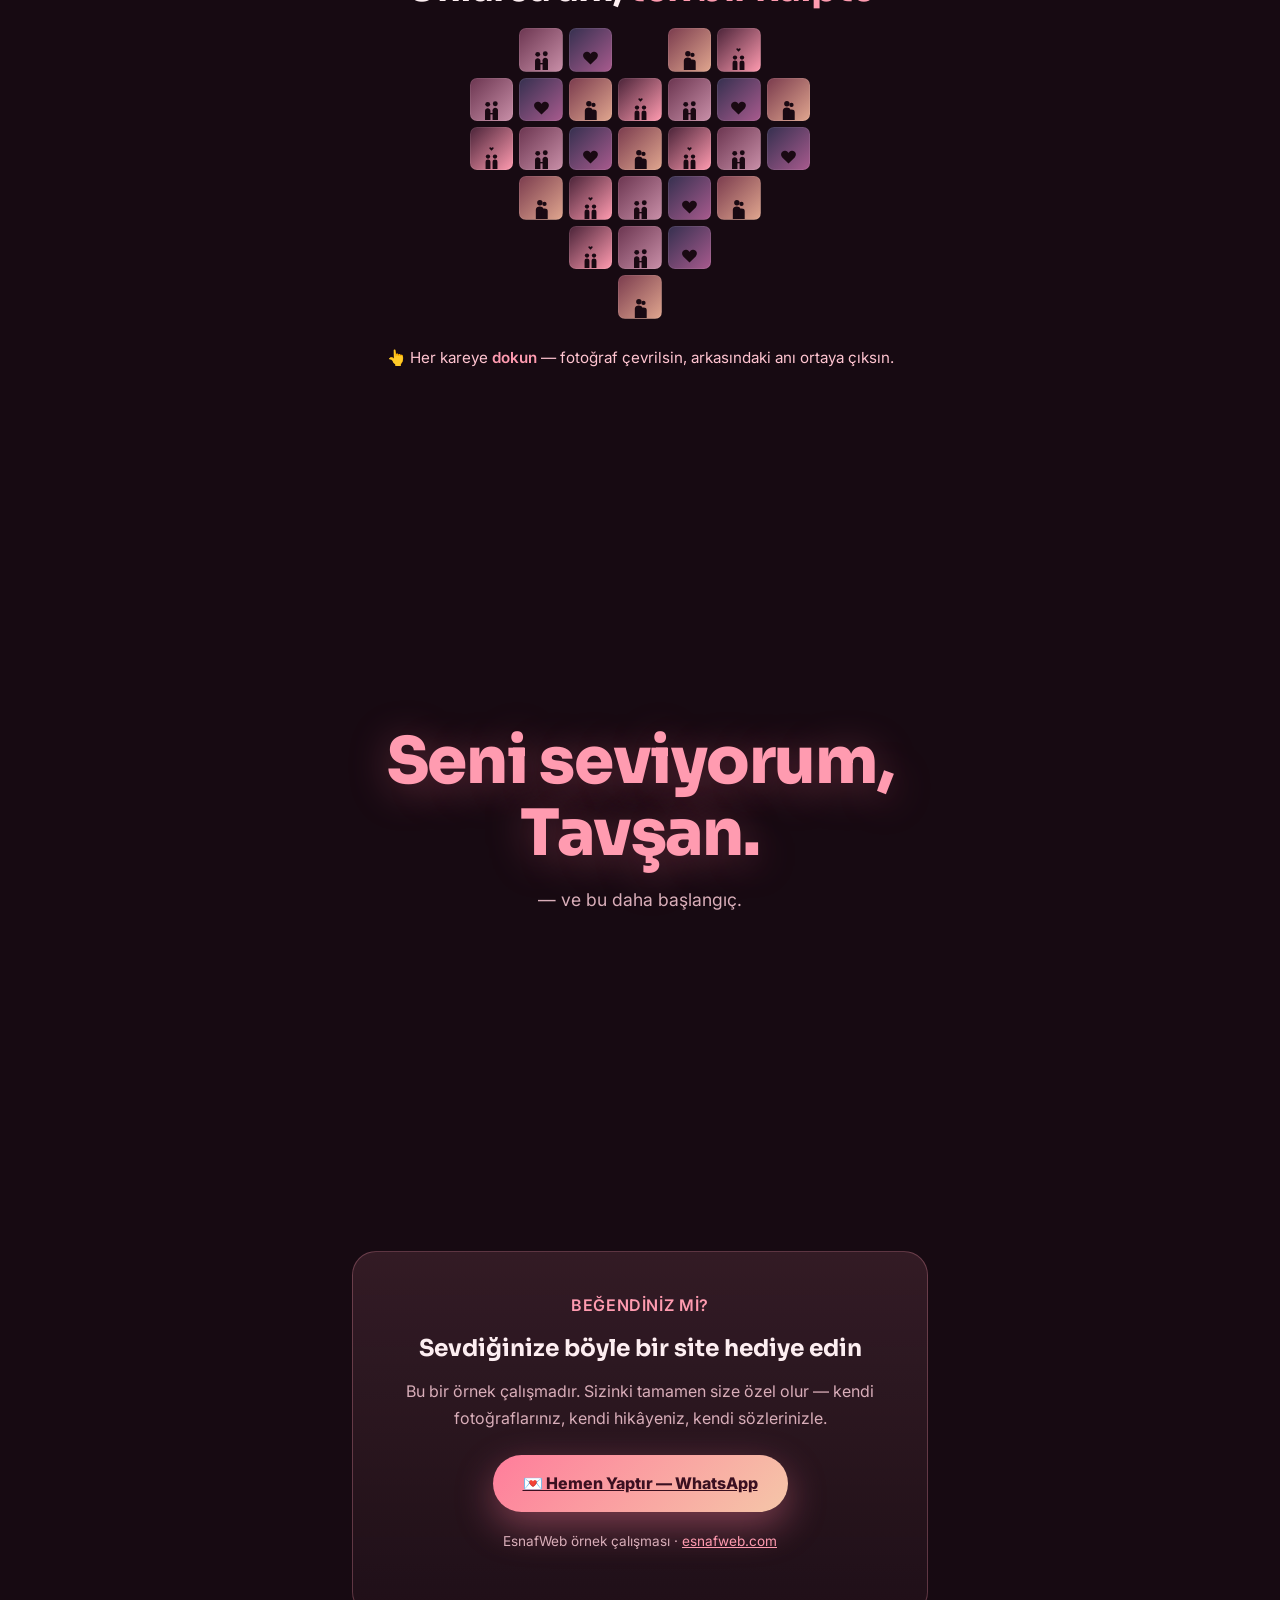
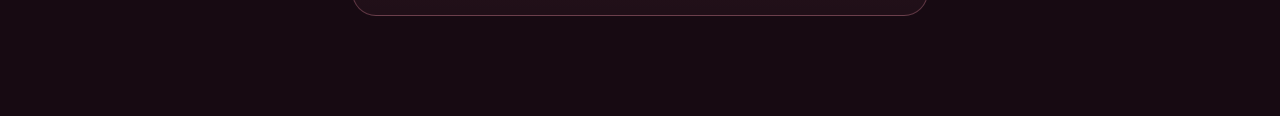
==== commit eb026c9c: "Demo: otomatik tur butonu kaldirildi (video artik hazir) Buton HTML'i, CSS'i ve JS'i (runTour + hash" ====
--- a/demo/sevgiliye-ozel/index.html
+++ b/demo/sevgiliye-ozel/index.html
@@ -151,11 +151,6 @@
   .closing p { color: var(--muted); margin-top: 16px; font-size: 1.1rem; }
 
   /* DEMO ROZETİ + CTA */
-  .tour-btn { position: fixed; bottom: 18px; left: 50%; transform: translateX(-50%); z-index: 30;
-    background: linear-gradient(135deg,#ff7d9b,#f5c6a8); color:#3a1020; border:none; border-radius:999px;
-    padding: 12px 22px; font-weight: 700; font-family: var(--body); font-size: .9rem; cursor: pointer;
-    box-shadow: 0 10px 30px rgba(255,125,155,.45); transition: opacity .3s; }
-  .tour-btn.hidden { opacity: 0; pointer-events: none; }
   .cta { text-align: center; padding: 70px 22px 100px; max-width: 620px; margin: 0 auto; }
   .cta-card { background: linear-gradient(180deg, rgba(255,155,176,.12), rgba(255,155,176,.04));
     border: 1px solid rgba(255,155,176,.28); border-radius: 24px; padding: 40px 28px; }
@@ -178,7 +173,6 @@
 <body>
   <div class="bg"></div>
   <div class="hearts" id="hearts" aria-hidden="true"></div>
-  <button class="tour-btn" id="tourBtn">▶ Otomatik Tur (kayıt için)</button>
 
   <!-- HERO -->
   <header class="hero">
@@ -344,37 +338,6 @@
   const waMsg = encodeURIComponent('Merhaba! Sevgiliye özel hediye sitesi örneğini gördüm, benimkini yaptırmak istiyorum 💌');
   document.getElementById('waBtn').href = 'https://wa.me/905414748916?text=' + waMsg;
 
-  /* Otomatik sinematik tur — ekran kaydı için (~28 sn) */
-  const tourBtn = document.getElementById('tourBtn');
-  const wait = ms => new Promise(r => setTimeout(r, ms));
-  async function runTour() {
-    tourBtn.classList.add('hidden');
-    window.scrollTo({ top: 0, behavior: 'smooth' });
-    await wait(3600);                                  // açılış: isimler + sayaç
-    const steps = [
-      ['.timeline .memory:nth-child(1)', 2600],
-      ['.timeline .memory:nth-child(2)', 2600],
-      ['.timeline .memory:nth-child(3)', 2600],
-      ['.letter', 5000],                               // mektup: okunacak kadar
-      ['.counter', 3000],
-      ['.heart', 1400]
-    ];
-    for (const [sel, d] of steps) {
-      const el = document.querySelector(sel);
-      if (el) el.scrollIntoView({ behavior: 'smooth', block: 'center' });
-      await wait(d);
-    }
-    // kalp karelerini sırayla çevir (vurucu an)
-    const tiles = [...document.querySelectorAll('#heart .h')];
-    [3, 10, 17, 24, 12].forEach((i, k) => setTimeout(() => tiles[i] && tiles[i].classList.add('flipped'), k * 380));
-    await wait(3000);
-    document.querySelector('.closing').scrollIntoView({ behavior: 'smooth', block: 'center' });
-    await wait(4200);                                  // kapanış: "Seni seviyorum"
-    tiles.forEach(t => t.classList.remove('flipped'));
-    tourBtn.classList.remove('hidden');
-  }
-  tourBtn.addEventListener('click', runTour);
-  if (location.hash === '#tur') setTimeout(runTour, 700);
 </script>
 </body>
 </html>
